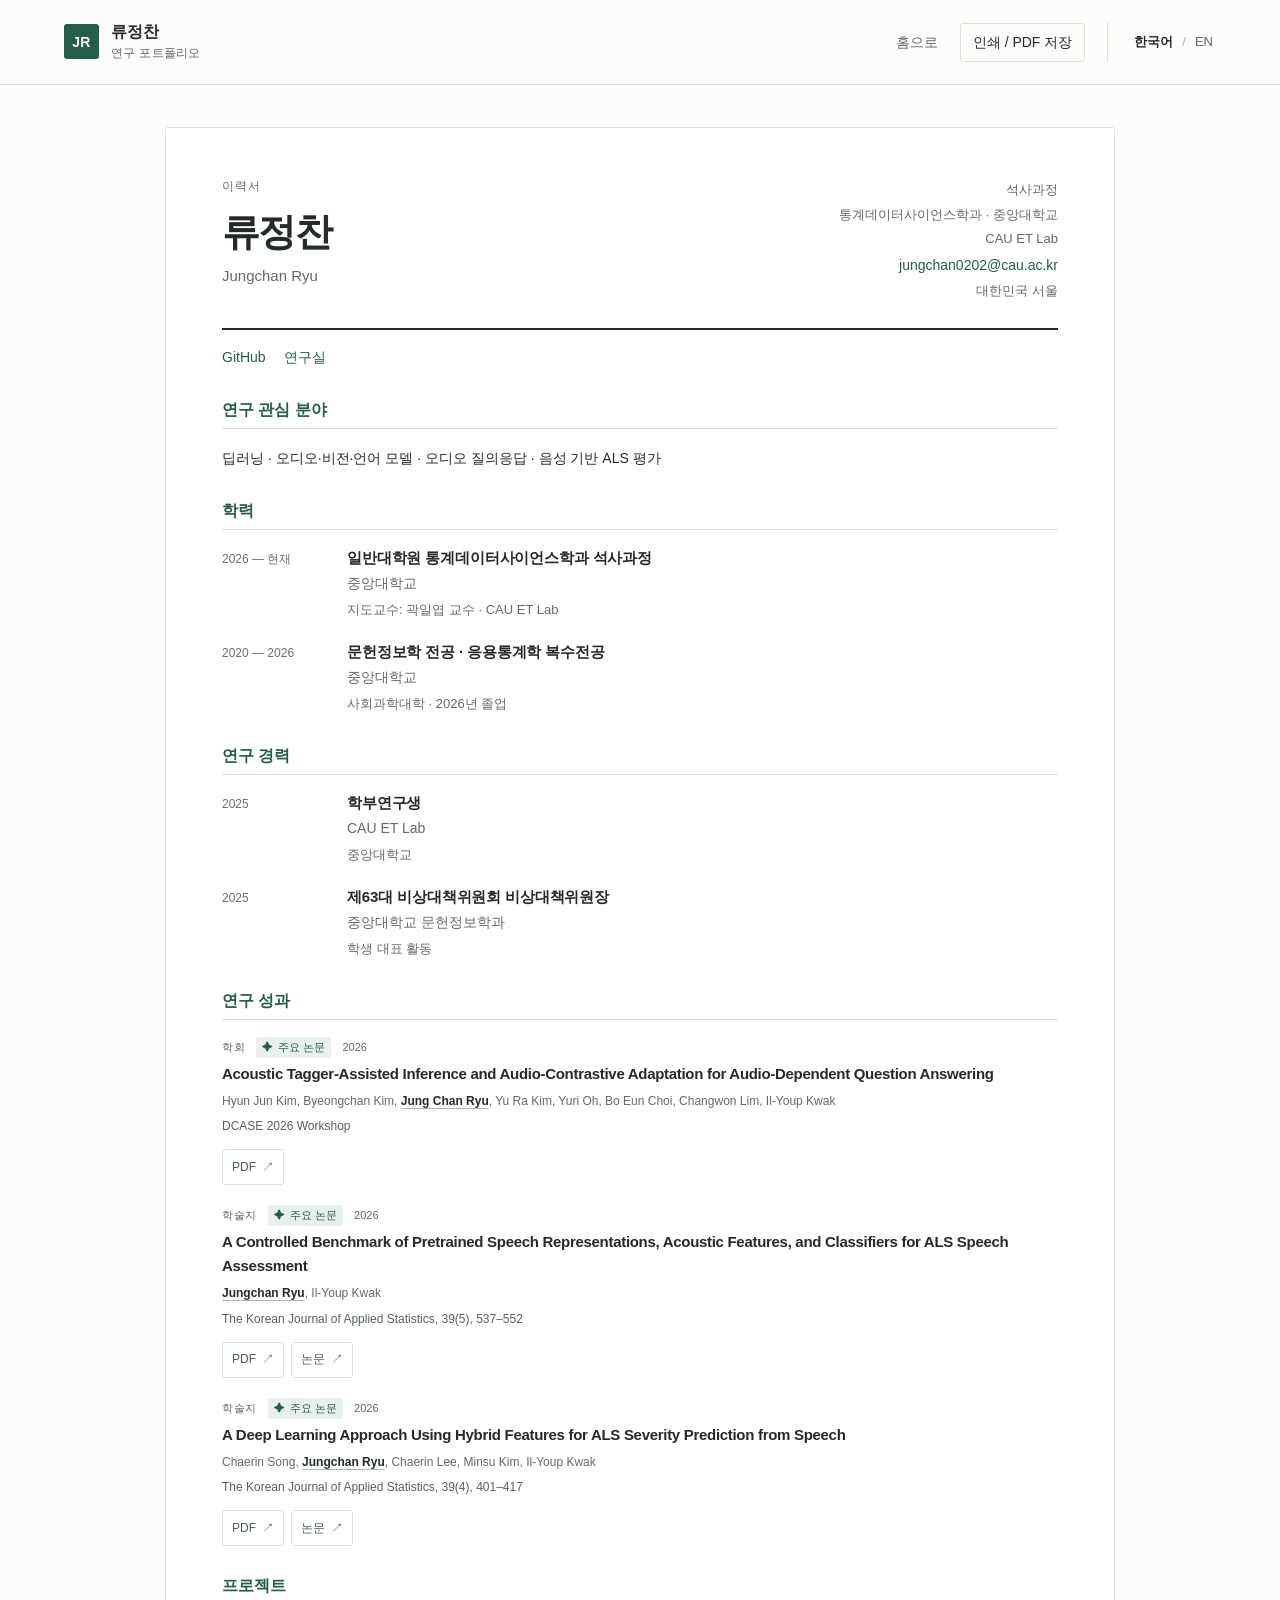
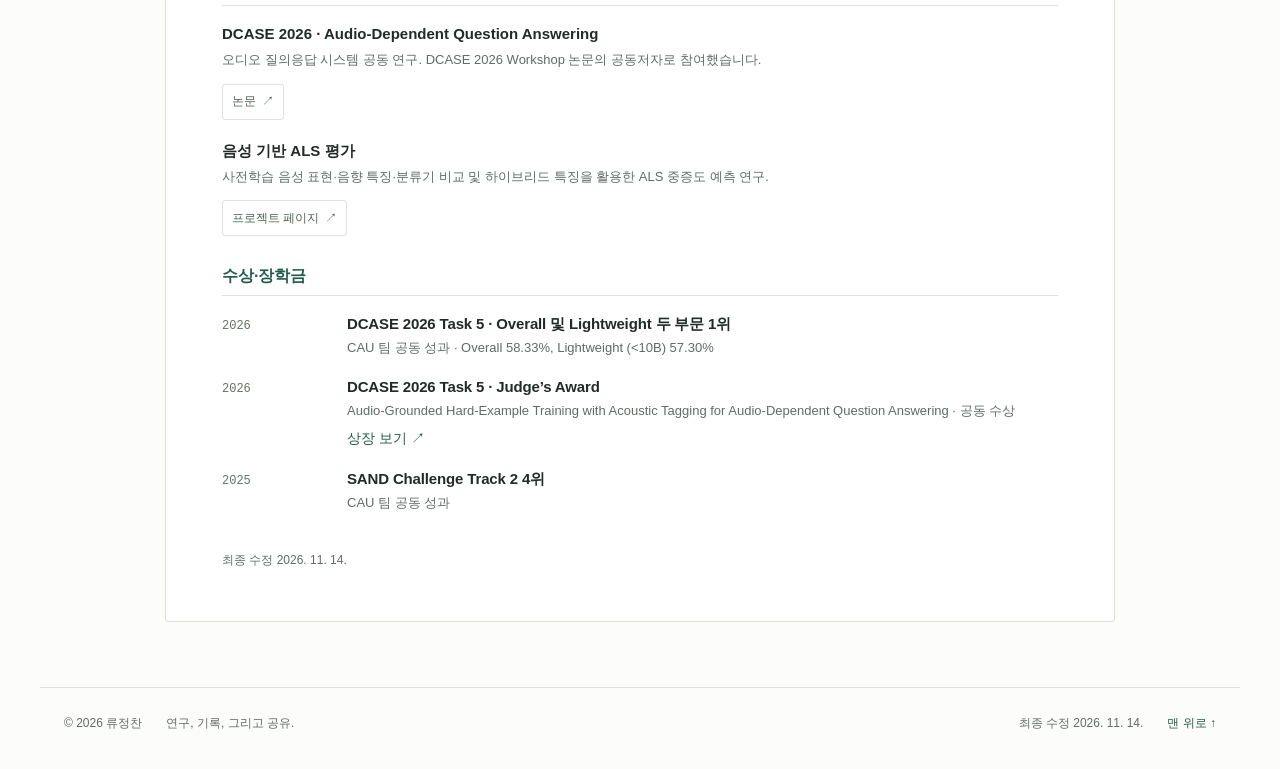
==== cv.html @ 41737dcd "Create bilingual academic website" ====
<!doctype html>
<html lang="ko">
<head>
  <meta charset="utf-8">
  <meta name="viewport" content="width=device-width, initial-scale=1">
  <!-- site-meta:start (generated by tools/sync-meta.mjs) -->
  <title>류정찬 | 이력서</title>
  <meta name="description" content="류정찬 · 중앙대학교 통계데이터사이언스학과 석사과정. 오디오 질의응답, 오디오·비전·언어 모델과 음성 분석 연구.">
  <meta name="robots" content="index, follow">
  <link rel="canonical" href="https://jc020230.github.io/cv.html">
  <meta property="og:type" content="website">
  <meta property="og:title" content="류정찬 | 이력서">
  <meta property="og:description" content="류정찬 · 중앙대학교 통계데이터사이언스학과 석사과정. 오디오 질의응답, 오디오·비전·언어 모델과 음성 분석 연구.">
  <meta property="og:url" content="https://jc020230.github.io/cv.html">
  <meta property="og:locale" content="ko_KR">
  <!-- site-meta:end -->
  <meta name="theme-color" content="#fcfcfa">
  <link rel="icon" type="image/svg+xml" href="./assets/images/favicon.svg">
  <link rel="stylesheet" href="./assets/css/style.css">
  <script src="./assets/js/data.js" defer></script>
  <script src="./assets/js/i18n.js" defer></script>
  <script src="./assets/js/app.js" defer></script>
</head>
<body data-page="cv" id="top">
  <a class="skip-link" href="#main-content" data-i18n="skip">본문으로 바로가기</a>
  <div id="demo-notice" class="demo-notice" hidden></div>
  <header class="site-header">
    <div class="header-inner cv-toolbar">
      <a class="brand" href="./index.html" id="brand" aria-label="Home"></a>
      <a class="back-link" href="./index.html" id="home-link" data-i18n="home">홈으로</a>
      <button type="button" class="button button-small" id="print-cv" data-i18n="print">인쇄 / PDF 저장</button>
      <div class="language-switch" role="group" aria-label="언어 선택">
        <button type="button" data-lang="ko" aria-pressed="true" lang="ko">한국어</button>
        <span aria-hidden="true">/</span>
        <button type="button" data-lang="en" aria-pressed="false" lang="en">EN</button>
      </div>
    </div>
  </header>
  <main id="main-content" class="cv-sheet" tabindex="-1"><div id="cv-content"></div></main>
  <footer id="site-footer" class="site-footer"></footer>
  <div id="toast" class="toast" role="status" aria-live="polite" hidden></div>
  <noscript><div class="noscript-message">JavaScript를 허용해주세요. / Please enable JavaScript.</div></noscript>
</body>
</html>
---- assets/css/style.css ----
/*
 * RESEARCH NOTES — Minimal academic portfolio
 * 색상과 폭은 아래 변수에서 수정하세요. 외부 폰트/라이브러리가 필요하지 않습니다.
 */
:root {
  --bg: #fcfcfa;
  --surface: #ffffff;
  --ink: #222b28;
  --muted: #626b66;
  --soft: #667168;
  --line: #dce1da;
  --accent: #255d4d;
  --accent-soft: #e9f0eb;
  --highlight: #eff2ec;
  --max-width: 1200px;
  --sidebar-width: 220px;
  --header-height: 84px;
  --font: -apple-system, BlinkMacSystemFont, "Segoe UI", "Noto Sans KR", "Noto Sans CJK KR", "Apple SD Gothic Neo", "Malgun Gothic", Arial, sans-serif;
  --serif: "Iowan Old Style", "Palatino Linotype", "Book Antiqua", Georgia, serif;
  --mono: "SFMono-Regular", Consolas, "Liberation Mono", monospace;
}
*, *::before, *::after { box-sizing: border-box; }
html { scroll-behavior: smooth; scroll-padding-top: 110px; }
body { margin: 0; background: var(--bg); color: var(--ink); font: 15px/1.75 var(--font); -webkit-font-smoothing: antialiased; overflow-wrap: break-word; }
body, input, button, select, textarea { font-family: var(--font); }
::selection { background: #d7e6db; color: #172a21; }
a { color: inherit; text-decoration: none; }
button, input, select { font: inherit; }
button { cursor: pointer; }
button, input, select { -webkit-tap-highlight-color: transparent; }
button:disabled { cursor: not-allowed; }
img, svg { max-width: 100%; }
img { display: block; }
h1, h2, h3, h4, p { margin: 0; }
h1, h2, h3, h4 { font-weight: 600; line-height: 1.4; }
ol, ul { margin: 0; padding: 0; list-style: none; }
[hidden] { display: none !important; }
:focus-visible { outline: 2px solid var(--accent); outline-offset: 5px; border-radius: 2px; }
.sr-only { position: absolute; width: 1px; height: 1px; margin: -1px; padding: 0; overflow: hidden; clip: rect(0, 0, 0, 0); white-space: nowrap; border: 0; }
.skip-link { position: fixed; left: 16px; top: -100px; z-index: 100; padding: 10px 16px; background: var(--accent); color: white; }
.skip-link:focus { top: 12px; }
.demo-notice { background: #edf0e9; border-bottom: 1px solid var(--line); color: #505d50; font-size: 13px; line-height: 1.6; }
.demo-inner { max-width: var(--max-width); margin: auto; padding: 7px 24px; display: flex; gap: 14px; }
.demo-inner strong { white-space: nowrap; font-weight: 600; }
.demo-inner span { opacity: .92; }
.site-header { position: sticky; top: 0; z-index: 30; border-bottom: 1px solid var(--line); background: rgba(252, 252, 250, .98);  }
.header-inner { max-width: var(--max-width); margin: auto; padding: 0 24px; min-height: var(--header-height); display: flex; align-items: center; gap: 36px; }
.brand { display: flex; align-items: center; gap: 12px; margin-right: auto; flex-shrink: 0; }
.brand-mark { background: var(--accent); color: #fff; width: 35px; height: 35px; display: grid; place-items: center; font-size: 14px; font-weight: 650; letter-spacing: .03em; border-radius: 3px; }
.brand-name { font-size: 16px; font-weight: 600; line-height: 1.3; letter-spacing: -.01em; }
.brand-name small { display: block; margin-top: 3px; font-size: 12px; font-weight: 400; color: var(--muted); letter-spacing: .025em; }
.primary-nav { display: flex; align-items: center; gap: 18px; }
.primary-nav a { padding: 9px 0; font-size: 15px; color: var(--muted); position: relative; }
.primary-nav a::after { content: ""; position: absolute; bottom: 3px; height: 2px; left: 0; width: 0; background: var(--accent); transition: width .18s; }
.primary-nav a:hover, .primary-nav a[aria-current] { color: var(--accent); }
.primary-nav a:hover::after, .primary-nav a[aria-current]::after { width: 100%; }
.language-switch { display: flex; gap: 6px; align-items: center; padding-left: 23px; border-left: 1px solid var(--line); flex-shrink: 0; }
.language-switch button { border: 0; background: transparent; padding: 6px 3px; font-size: 13px; color: var(--muted); min-height: 40px; }
.language-switch button[aria-pressed="true"] { color: var(--ink); font-weight: 700; }
.language-switch span { color: #a5aea6; font-size: 13px; }
.menu-toggle { display: none; }
.site-layout { max-width: var(--max-width); margin: auto; padding: 62px 24px 76px; display: grid; grid-template-columns: var(--sidebar-width) minmax(0, 1fr); gap: 64px; align-items: start; }
.profile-rail { position: sticky; top: 123px; min-width: 0; }
.portrait-frame { position: relative; background: #e9eeea; overflow: hidden; border-radius: 4px; aspect-ratio: 480 / 520; }
.profile-photo { width: 100%; height: 100%; object-fit: cover; }
.portrait-monogram { width: 100%; height: 100%; display: grid; place-items: center; font-family: var(--serif); font-size: 74px; color: var(--accent); }
.portrait-corner { position: absolute; bottom: 12px; left: 14px; font: 11px/1.3 var(--mono); letter-spacing: .12em; color: #255b48; padding: 3px 5px; background: rgba(240, 246, 239, .84); }
.profile-info { padding-top: 25px; }
.profile-name { font-size: 27px; font-weight: 650; letter-spacing: -.05em; line-height: 1.25; }
.profile-name-secondary { font-size: 15px; color: var(--soft); margin-top: 5px; }
.profile-role { font-size: 15px; margin-top: 19px; font-weight: 500; }
.profile-affiliation { font-size: 14px; margin-top: 7px; line-height: 1.85; color: var(--muted); }
.profile-location { font-size: 13px; color: var(--muted); margin-top: 10px; }
.profile-location span { color: var(--accent); font-size: 18px; vertical-align: -1px; margin-right: 3px; }
.profile-links { display: flex; flex-wrap: wrap; gap: 6px 17px; border-top: 1px solid var(--line); margin-top: 20px; padding-top: 18px; }
.profile-email { display: block; font-size: 14px; width: 100%; overflow-wrap: anywhere; }
.profile-email:hover, .social-link:hover { color: var(--accent); text-decoration: underline; text-underline-offset: 4px; }
.social-link { font-size: 13px; color: var(--muted); }
.button { border: 1px solid var(--line); border-radius: 3px; background: transparent; display: inline-flex; align-items: center; justify-content: center; gap: 26px; padding: 11px 17px; color: var(--ink); font-size: 14px; font-weight: 500; line-height: 1.5; min-height: 42px; transition: background .15s, border-color .15s; }
.button:hover { border-color: var(--accent); background: var(--accent-soft); }
.button-primary { color: white; border-color: var(--accent); background: var(--accent); }
.button-primary:hover { color: white; background: #1a473a; }
.button-small { padding: 8px 12px; min-height: 36px; }
.cv-link { margin-top: 18px; width: 100%; justify-content: space-between; }
.main-column { min-width: 0; }
.section { padding: 48px 0; border-bottom: 1px solid var(--line); scroll-margin-top: 105px; }
.section:first-child { padding-top: 0; }
.eyebrow { font-family: var(--mono); font-size: 12px; font-weight: 500; letter-spacing: .075em; text-transform: uppercase; color: var(--muted); display: flex; align-items: center; gap: 10px; line-height: 1.6; }
.eyebrow > span { color: var(--accent); }
.about-section h1 { font-size: clamp(28px, 2.65vw, 38px); font-weight: 600; line-height: 1.48; letter-spacing: -.055em; margin: 19px 0 25px; word-break: keep-all; text-wrap: balance; }
html[lang="en"] .about-section h1 { font-family: var(--serif); font-weight: 400; font-size: clamp(35px, 3.3vw, 49px); line-height: 1.17; letter-spacing: -.035em; }
.about-copy p { font-size: 16px; line-height: 1.95; color: #4e5952; word-break: keep-all; }
.about-copy p + p { margin-top: 13px; }
.interest-block { margin-top: 26px; }
.small-label { font-size: 12px; color: var(--muted); margin-bottom: 10px; text-transform: uppercase; letter-spacing: .06em; }
.interest-list { display: flex; flex-wrap: wrap; gap: 8px; }
.interest-list li { padding: 5px 10px; background: var(--highlight); border: 1px solid #e2e7de; border-radius: 3px; font-size: 13px; color: #43594b; }
.section-heading { display: flex; justify-content: space-between; align-items: start; margin-bottom: 25px; }
.section-heading h2 { font-size: 25px; letter-spacing: -.04em; margin-top: 10px; line-height: 1.3; }
html[lang="en"] .section-heading h2 { font-family: var(--serif); font-size: 31px; font-weight: 400; letter-spacing: -.025em; }
.section-description { color: var(--muted); font-size: 14px; margin-top: 9px; }
.news-list { display: grid; gap: 17px; }
.news-list li { display: grid; grid-template-columns: 90px minmax(0, 1fr); gap: 17px; }
.news-list time { font-family: var(--mono); font-size: 12px; color: var(--soft); padding-top: 3px; white-space: nowrap; }
.news-list li > div { display: flex; align-items: baseline; gap: 12px; }
.news-list p { font-size: 14px; line-height: 1.85; color: #4e5952; }
.news-category { color: var(--accent); font-size: 12px; font-weight: 600; white-space: nowrap; min-width: 36px; }
.news-link:hover { text-decoration: underline; text-underline-offset: 3px; }
.text-button { padding: 0; border: 0; background: transparent; color: var(--accent); font-size: 13px; line-height: 1.8; }
.text-button:hover { text-decoration: underline; text-underline-offset: 4px; }
.news-toggle { margin-top: 22px; }
.publication-filters { margin: 1px 0 24px; }
.filter-row { display: grid; grid-template-columns: minmax(0, 1fr) 110px 120px; gap: 8px; }
.search-field { border: 1px solid var(--line); background: var(--surface); display: flex; gap: 9px; align-items: center; padding: 0 12px; border-radius: 3px; }
.search-field svg { color: var(--soft); flex-shrink: 0; }
.search-field:focus-within { border-color: var(--accent); outline: 1px solid var(--accent); }
.search-field input { background: none; width: 100%; min-width: 0; border: 0; padding: 10px 0; font-size: 13px; color: var(--ink); outline: none; height: 40px; }
.search-field input::placeholder { color: var(--soft); opacity: 1; }
.select-field select { width: 100%; border: 1px solid var(--line); border-radius: 3px; height: 42px; background: var(--surface); color: var(--muted); padding: 0 9px; font-size: 13px; cursor: pointer; }
.filter-meta { display: flex; flex-wrap: wrap; justify-content: space-between; align-items: center; gap: 16px; padding-top: 13px; }
.checkbox-field { font-size: 13px; color: var(--muted); display: flex; gap: 7px; align-items: center; cursor: pointer; }
.checkbox-field input { width: 13px; height: 13px; margin: 0; accent-color: var(--accent); }
.result-count { font-size: 12px; font-family: var(--mono); color: var(--muted); }
.publication-year-group + .publication-year-group { margin-top: 24px; }
.year-heading { display: flex; align-items: center; gap: 18px; font-size: 15px; font-weight: 500; font-family: var(--mono); color: var(--accent); }
.year-heading span { flex: 1; height: 1px; background: var(--line); }
.paper-list > li { padding: 23px 0; }
.paper-list > li + li { border-top: 1px solid #e6e9e1; }
.paper-list > li:last-child { padding-bottom: 6px; }
.paper-meta { display: flex; flex-wrap: wrap; align-items: center; gap: 11px; font-size: 11px; margin-bottom: 7px; color: var(--muted); }
.type-label { text-transform: uppercase; letter-spacing: .06em; }
.selected-label { color: var(--accent); background: var(--accent-soft); border-radius: 2px; padding: 1px 6px; line-height: 1.7; }
.selected-label span { margin-right: 2px; }
.paper-title { font-size: 16px; font-weight: 600; line-height: 1.65; letter-spacing: -.02em; word-break: keep-all; }
html[lang="en"] .paper-title { letter-spacing: -.01em; line-height: 1.55; }
.paper-title-link:hover { color: var(--accent); }
.paper-authors { font-size: 13px; line-height: 1.8; margin-top: 5px; color: var(--muted); }
.author-me { color: var(--ink); font-weight: 600; text-decoration: underline; text-underline-offset: 3px; text-decoration-color: #aebcb3; }
.paper-venue { font-size: 13px; line-height: 1.85; color: #56635a; margin-top: 3px; }
.paper-note { color: var(--accent); margin-left: 10px; font-size: 12px; font-weight: 500; }
.paper-tags { display: flex; flex-wrap: wrap; gap: 9px; margin-top: 9px; font-size: 11px; color: var(--muted); }
.paper-tags span + span::before { content: "/"; padding-right: 9px; color: #a3ada4; }
.paper-actions { display: flex; flex-wrap: wrap; align-items: center; gap: 7px; margin-top: 12px; }
.paper-actions:empty { display: none; }
.resource-link { display: inline-flex; align-items: center; gap: 6px; border: 1px solid var(--line); border-radius: 3px; background: transparent; padding: 3px 9px; color: #4b6253; font-size: 12px; line-height: 1.8; min-height: 36px; }
.resource-link:hover, .resource-link[aria-expanded="true"] { background: var(--accent-soft); color: var(--accent); border-color: #bacdc0; }
.publication-panel { margin-top: 12px; padding: 16px 18px; background: #eef2ec; border-left: 2px solid #aec5b5; border-radius: 0 3px 3px 0; font-size: 14px; line-height: 1.9; color: #4a594e; }
.bib-panel-heading { display: flex; align-items: center; justify-content: space-between; margin-bottom: 8px; font-size: 12px; }
.bib-panel pre { white-space: pre-wrap; overflow-wrap: anywhere; margin: 0; font: 12px/1.75 var(--mono); }
.empty-state { text-align: center; padding: 32px 15px; color: var(--muted); font-size: 15px; border: 1px dashed var(--line); border-radius: 3px; }
.empty-state .text-button { margin-top: 12px; }
.project-grid { display: grid; grid-template-columns: 1fr; gap: 0; }
.project-card { border: 0; border-bottom: 1px solid var(--line); border-radius: 0; padding: 24px 0; display: flex; flex-direction: column; background: transparent; min-width: 0; }
.project-card:last-child { border-bottom: 0; }
.project-top { display: flex; gap: 10px; align-items: center; padding-bottom: 12px; }
.project-number { font: 12px var(--mono); color: var(--accent); background: #e7ede4; padding: 6px; border-radius: 2px; }
.project-category { font-size: 11px; text-transform: uppercase; letter-spacing: .025em; color: var(--muted); }
.project-card h3 { font-size: 17px; letter-spacing: -.025em; line-height: 1.45; margin-bottom: 10px; }
.project-card > p { font-size: 14px; line-height: 1.9; color: var(--muted); word-break: keep-all; }
.project-tags { display: flex; flex-wrap: wrap; gap: 8px; color: var(--muted); font-size: 11px; margin: 19px 0 21px; }
.project-bottom { margin-top: auto; padding-top: 13px; border-top: 1px solid var(--line); }
.project-status { font-size: 12px; color: var(--accent); }
.project-status::before { content: ""; display: inline-block; width: 5px; height: 5px; border-radius: 50%; background: #7e9b87; margin-right: 6px; vertical-align: 1px; }
.project-bottom > div { display: flex; flex-wrap: wrap; gap: 6px; }
.project-bottom > div:not(:empty) { margin-top: 10px; }
.experience-block + .experience-block { margin-top: 31px; }
.subsection-heading { font-size: 14px; font-weight: 600; margin-bottom: 18px; color: var(--accent); }
.timeline { display: grid; gap: 20px; }
.timeline li { display: grid; grid-template-columns: 104px minmax(0, 1fr); gap: 21px; }
.timeline-period { color: var(--soft); font-size: 12px; line-height: 2; }
.timeline h3, .timeline h4, .award-list h3, .award-list h4 { font-size: 15px; font-weight: 600; letter-spacing: -.01em; }
.timeline-institution { font-size: 14px; margin-top: 3px; color: var(--muted); }
.timeline-description { font-size: 13px; margin-top: 3px; color: var(--muted); }
.award-list { display: grid; gap: 17px; }
.award-list li { display: grid; grid-template-columns: 104px minmax(0, 1fr); gap: 21px; }
.award-list li > span { font-family: var(--mono); font-size: 12px; color: var(--soft); padding-top: 3px; }
.award-list p { color: var(--muted); font-size: 13px; margin-top: 3px; }
.contact-section { border-bottom: 1px solid var(--line); }
.contact-section h2 { font-size: 25px; line-height: 1.5; letter-spacing: -.04em; margin: 13px 0 15px; }
html[lang="en"] .contact-section h2 { font-family: var(--serif); font-size: 32px; font-weight: 400; }
.contact-section > p:not(.eyebrow) { font-size: 15px; color: var(--muted); max-width: 600px; line-height: 1.9; word-break: keep-all; }
.contact-actions { display: flex; align-items: center; gap: 24px; margin-top: 24px; }
.contact-links { display: flex; flex-wrap: wrap; gap: 20px; margin-top: 19px; }
.text-link { color: var(--accent); font-size: 14px; }
.text-link:hover { text-decoration: underline; text-underline-offset: 4px; }
.site-footer { max-width: var(--max-width); margin: auto; padding: 25px 24px 35px; border-top: 1px solid var(--line); display: flex; align-items: center; justify-content: space-between; gap: 20px; font-size: 12px; color: var(--muted); }
.site-footer > div { display: flex; gap: 24px; align-items: center; }
.site-footer a { color: var(--accent); }
.toast { position: fixed; bottom: 24px; left: 50%; transform: translateX(-50%); background: var(--ink); color: white; max-width: calc(100% - 32px); padding: 12px 20px; border-radius: 4px; box-shadow: 0 4px 20px #0002; font-size: 14px; z-index: 80; }
.clipboard-helper { position: fixed; left: -9999px; top: 0; }
.noscript-message { padding: 30px; margin: 30px auto; max-width: 750px; border: 1px solid var(--line); background: #fff; color: #552c1a; }
.example-label { font-size: 11px; font-weight: 500; color: #6a5541; }
.cv-overview { border-bottom: 0; padding-bottom: 0; }
#interests, #awards { scroll-margin-top: 110px; }
/* Curriculum vitae */
.cv-toolbar { gap: 22px; }
.back-link { font-size: 14px; color: var(--muted); }
.cv-sheet { max-width: 950px; margin: 42px auto 65px; padding: 50px 56px; border: 1px solid var(--line); background: white; border-radius: 3px; }
.cv-title-block { display: flex; justify-content: space-between; gap: 25px; padding-bottom: 25px; border-bottom: 2px solid var(--ink); }
.cv-title-block h1 { font-size: 38px; letter-spacing: -.04em; margin-top: 9px; }
.cv-secondary-name { color: var(--muted); margin-top: 4px; font-size: 15px; }
.cv-contact { text-align: right; color: var(--muted); font-size: 13px; line-height: 1.9; }
.cv-social { display: flex; gap: 18px; margin: 15px 0 0; flex-wrap: wrap; }
.cv-social:empty { display: none; }
.cv-section { margin-top: 29px; }
.cv-section > h2 { font-size: 16px; color: var(--accent); border-bottom: 1px solid var(--line); padding-bottom: 7px; margin-bottom: 17px; }
.cv-section > p { font-size: 14px; }
.cv-publications > li + li { margin-top: 20px; }
.paper-compact .paper-title { font-size: 15px; line-height: 1.6; }
.paper-compact .paper-meta { margin-bottom: 4px; }
.paper-compact .paper-authors, .paper-compact .paper-venue { font-size: 12px; }
.cv-project + .cv-project { margin-top: 20px; }
.cv-project h3 { font-size: 15px; margin-bottom: 5px; }
.cv-project p { font-size: 13px; color: var(--muted); }
.cv-update { font-size: 12px; color: var(--muted); margin-top: 35px; }
/* Tablet */
@media (max-width: 1050px) {
  :root { --sidebar-width: 210px; }
  .site-layout { gap: 45px; padding-top: 45px; }
  .header-inner { gap: 24px; }
  .primary-nav { gap: 18px; }
  .language-switch { padding-left: 15px; }
  .about-section h1 { font-size: 30px; }
  html[lang="en"] .about-section h1 { font-size: 40px; }
  .project-grid { grid-template-columns: 1fr; }
  .project-card { padding: 22px 0; }
  .project-top { padding-bottom: 15px; }
  .cv-sheet { margin-left: 24px; margin-right: 24px; }
}
@media (min-width: 1051px) and (max-height: 800px) {
  .profile-rail { position: static; }
}
/* Mobile */
@media (max-width: 1050px) {
  :root { --header-height: 70px; }
  html { scroll-padding-top: 85px; }
  .demo-inner { padding: 7px 20px; gap: 10px; font-size: 11px; }
  .header-inner { padding: 0 20px; gap: 14px; flex-wrap: wrap; position: relative; }
  .brand-mark { width: 31px; height: 31px; font-size: 12px; }
  .brand-name { font-size: 14px; }
  .brand-name small { font-size: 11px; }
  .language-switch { padding-left: 12px; gap: 5px; }
  .language-switch button { font-size: 12px; }
  .menu-toggle { width: 34px; height: 40px; display: grid; place-items: center; border: none; background: none; padding: 8px; order: 2; }
  .menu-icon { display: block; width: 18px; height: 11px; border-top: 1.5px solid var(--ink); border-bottom: 1.5px solid var(--ink); }
  .menu-toggle[aria-expanded="true"] .menu-icon { border-bottom: 0; transform: translateY(4px) rotate(45deg); }
  .menu-toggle[aria-expanded="true"] .menu-icon::after { content: ""; display: block; width: 18px; border-top: 1.5px solid var(--ink); transform: rotate(-90deg) translateX(1px); }
  .primary-nav { display: none; position: absolute; top: 100%; left: 0; right: 0; background: var(--bg); padding: 14px 24px 20px; border-bottom: 1px solid var(--line); box-shadow: 0 12px 18px #1b342a08; }
  .primary-nav.is-open { display: grid; grid-template-columns: repeat(2, 1fr); gap: 5px 25px; }
  .primary-nav a { font-size: 15px; }
  .site-layout { display: block; padding: 31px 24px 54px; }
  .profile-rail { position: static; display: grid; grid-template-columns: 113px minmax(0, 1fr); gap: 0 21px; padding-bottom: 30px; margin-bottom: 30px; border-bottom: 1px solid var(--line); }
  .portrait-frame { grid-row: 1 / 2; margin-top: 4px; }
  .portrait-corner { left: 6px; bottom: 6px; font-size: 8px; padding: 2px 3px; }
  .portrait-monogram { font-size: 48px; }
  .profile-info { padding: 0; }
  .profile-name { font-size: 24px; }
  .profile-name-secondary { font-size: 13px; margin-top: 2px; }
  .profile-role { font-size: 13px; margin-top: 9px; }
  .profile-affiliation { font-size: 12px; margin-top: 3px; }
  .profile-location { font-size: 12px; margin-top: 4px; }
  .profile-links { grid-column: 1 / -1; margin-top: 18px; padding-top: 0; border: 0; align-items: center; gap: 7px 18px; }
  .profile-email { width: auto; font-size: 13px; }
  .cv-link { grid-column: 1 / -1; margin-top: 14px; width: 100%; padding: 8px 13px; min-height: 37px; }
  .section { padding: 34px 0; scroll-margin-top: 85px; }
  .about-section h1 { font-size: clamp(25px, 5.7vw, 34px); margin-top: 15px; margin-bottom: 20px; line-height: 1.55; }
  html[lang="en"] .about-section h1 { font-size: clamp(32px, 8vw, 42px); line-height: 1.2; }
  .about-copy p { font-size: 15px; line-height: 1.95; }
  .interest-block { margin-top: 22px; }
  .interest-list { gap: 6px; }
  .interest-list li { font-size: 12px; padding: 4px 8px; }
  .section-heading { margin-bottom: 21px; }
  .section-heading h2 { font-size: 23px; margin-top: 8px; }
  html[lang="en"] .section-heading h2 { font-size: 28px; }
  .section-description { font-size: 13px; }
  .news-list { gap: 18px; }
  .news-list li { grid-template-columns: 77px minmax(0, 1fr); gap: 12px; }
  .news-list li > div { display: block; }
  .news-list time { font-size: 11px; padding-top: 2px; }
  .news-category { display: block; margin-bottom: 4px; font-size: 11px; }
  .news-list p { font-size: 13px; }
  .filter-row { grid-template-columns: 1fr 1fr; }
  .search-field { grid-column: 1 / -1; }
  .filter-meta { gap: 10px; }
  .paper-title { font-size: 15px; }
  .paper-authors, .paper-venue { font-size: 13px; }
  .paper-note { display: block; margin: 3px 0 0; }
  .paper-list > li { padding: 22px 0; }
  .resource-link { min-height: 40px; padding: 5px 10px; }
  .paper-tags { font-size: 11px; }
  .project-grid { grid-template-columns: 1fr; gap: 13px; }
  .project-card { padding: 21px 0; }
  .timeline li, .award-list li { grid-template-columns: 82px minmax(0, 1fr); gap: 14px; }
  .timeline h3, .timeline h4, .award-list h3, .award-list h4 { font-size: 14px; }
  .timeline-period { font-size: 11px; }
  .timeline-description, .award-list p { font-size: 12px; }
  .contact-section { padding-bottom: 34px; }
  .contact-section h2 { font-size: 23px; }
  .contact-section > p:not(.eyebrow) { font-size: 14px; }
  .site-footer { display: block; margin: 0 24px; padding: 22px 0 30px; font-size: 11px; }
  .site-footer > div { justify-content: space-between; gap: 12px; }
  .site-footer > div + div { margin-top: 9px; }
  .cv-toolbar { padding: 12px 18px; gap: 10px; flex-wrap: wrap; }
  .cv-toolbar #print-cv { order: 3; flex-basis: 100%; }
  .cv-toolbar .brand { margin-right: auto; }
  .cv-toolbar .brand-name small { display: none; }
  .cv-toolbar .back-link { display: none; }
  .cv-toolbar .button { font-size: 12px; padding: 7px 9px; }
  .cv-toolbar .language-switch { padding-left: 10px; }
  .cv-sheet { margin: 22px 16px 40px; padding: 25px 21px; }
  .cv-title-block { display: block; }
  .cv-title-block h1 { font-size: 30px; }
  .cv-contact { text-align: left; margin-top: 17px; font-size: 12px; }
  .cv-section > h2 { font-size: 15px; }
}
@media (max-width: 360px) {
  .header-inner { gap: 9px; padding-left: 16px; padding-right: 16px; }
  .brand-name small { font-size: 10px; }
  .site-layout { padding-left: 18px; padding-right: 18px; }
  .profile-rail { grid-template-columns: 95px minmax(0, 1fr); gap: 0 16px; }
  .cv-toolbar .brand-name { display: none; }
  .cv-sheet { padding: 21px 16px; }
}
@media (prefers-reduced-motion: reduce) {
  html { scroll-behavior: auto; }
  *, *::before, *::after { transition: none !important; animation: none !important; }
}
@media print {
  @page { size: A4; margin: 16mm; }
  body { background: white; color: #111; font-size: 10pt; }
  .site-header, .skip-link, .site-footer, .toast, .paper-actions, .profile-rail, .publication-filters, .news-toggle { display: none !important; }
  .demo-notice { display: block; background: white; color: #444; border: 1px solid #aaa; margin-bottom: 12px; }
  .demo-notice[hidden] { display: none !important; }
  .demo-inner { padding: 5px 9px; font-size: 8pt; }
  .cv-sheet { width: auto; max-width: none; margin: 0; border: 0; border-radius: 0; padding: 0; }
  .cv-title-block { display: flex; padding-bottom: 15px; }
  .cv-contact { text-align: right; margin: 0; }
  .cv-section { margin-top: 20px; }
  .cv-section > h2 { break-after: avoid; font-size: 12pt; margin-bottom: 12px; }
  .cv-title-block h1 { font-size: 26pt; }
  .paper, .timeline li, .award-list li, .cv-project { break-inside: avoid; }
  .cv-publications > li + li { margin-top: 13px; }
  .cv-publications .paper-meta { font-size: 7pt; }
  .cv-publications .paper-title { font-size: 10pt; }
  .cv-publications .paper-authors, .cv-publications .paper-venue { font-size: 8pt; }
  .site-layout { display: block; max-width: none; padding: 0; }
  .section { padding: 18px 0; }
  .section h1 { font-size: 22pt; }
  a { color: inherit; }
}
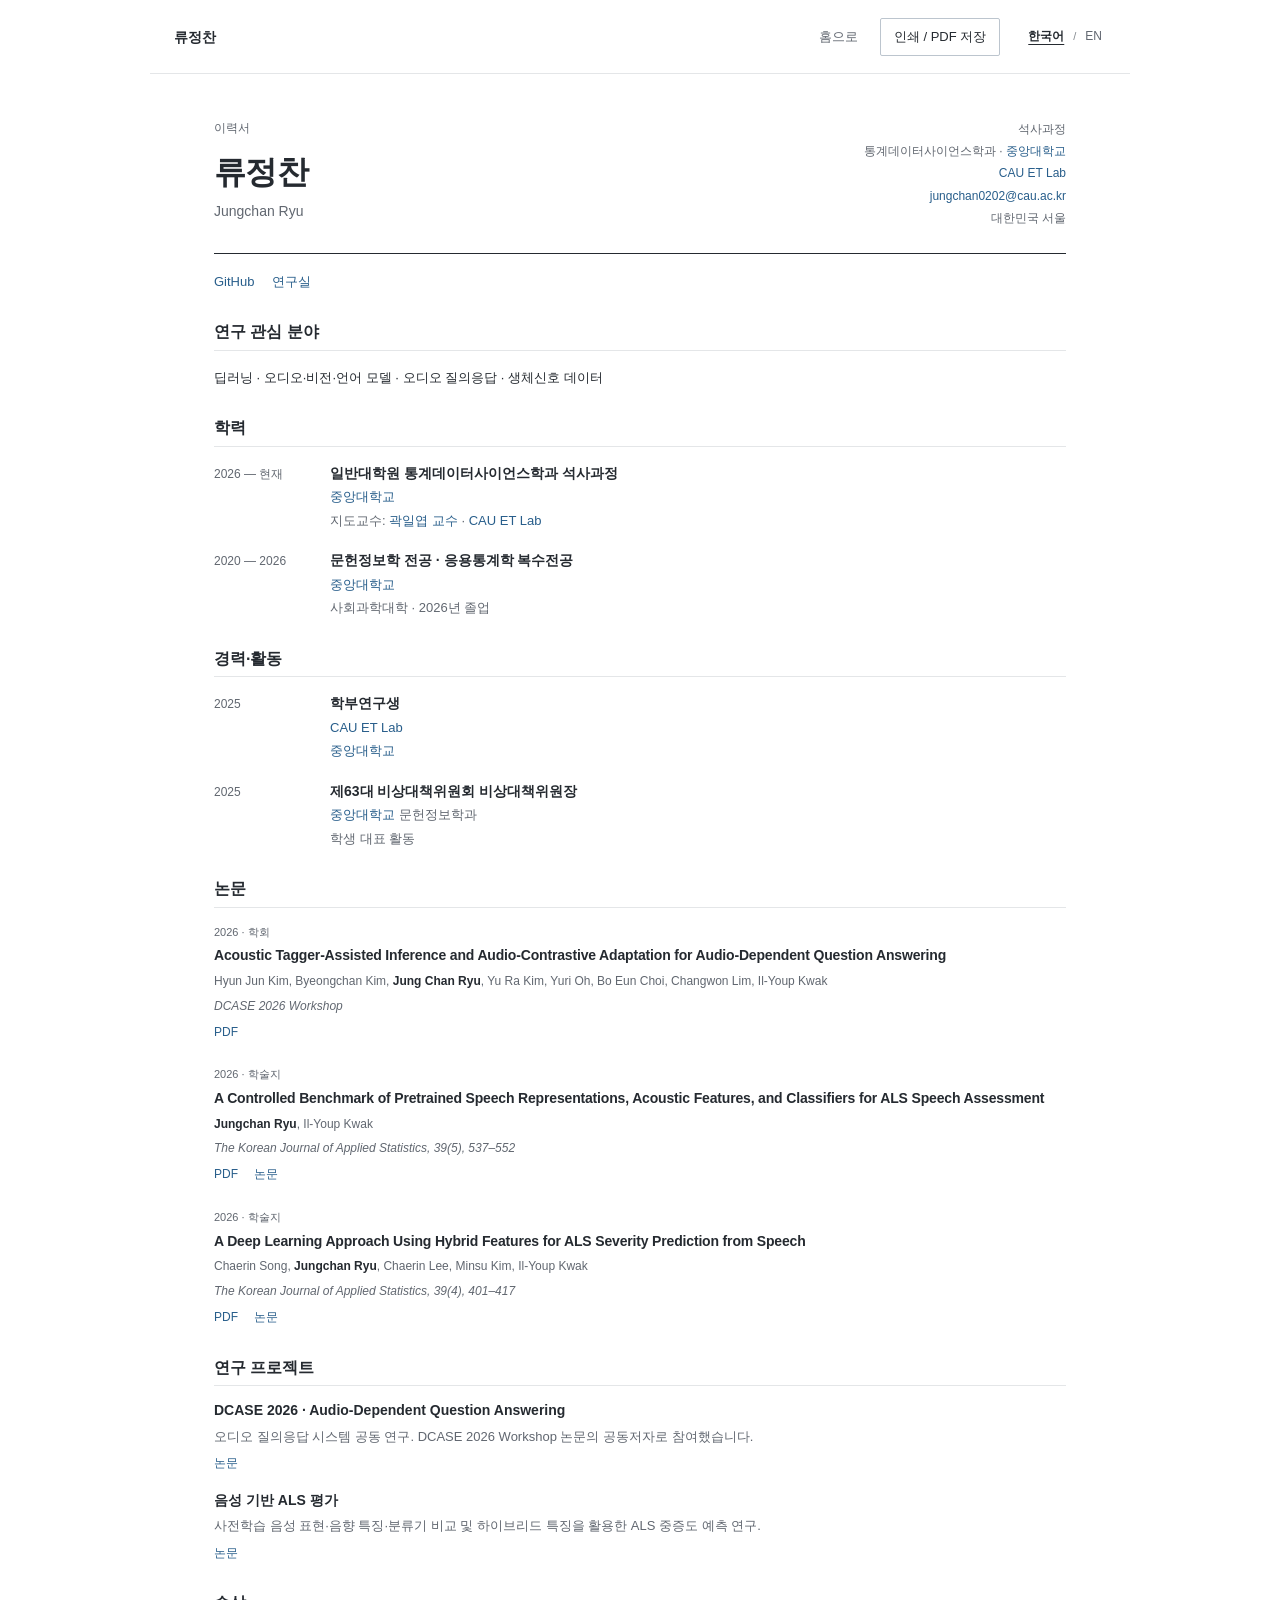
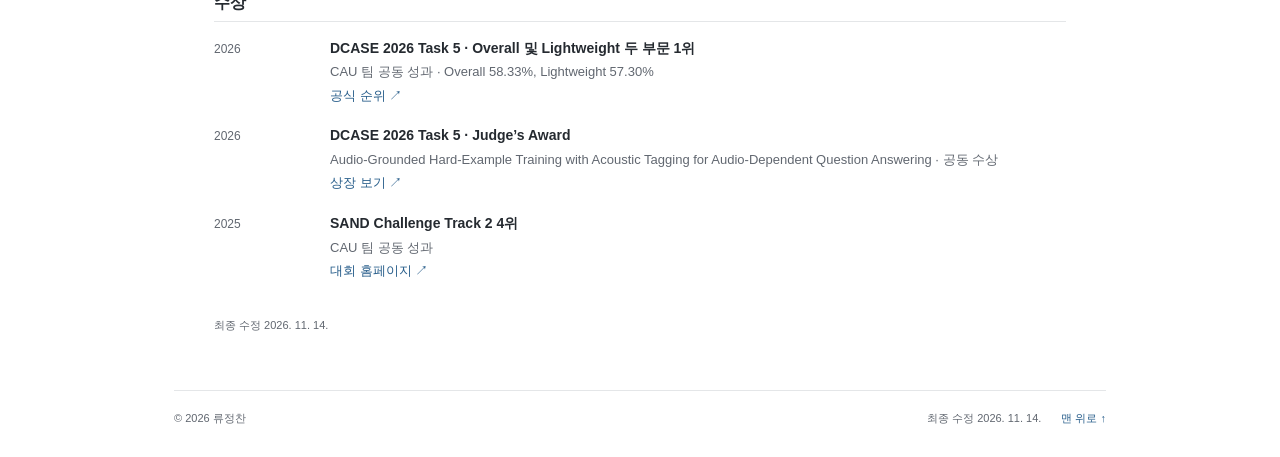
==== commit 1f6fd2ce: "Apply refined academic layout with prominent rankings and project navigation" ====
--- a/cv.html
+++ b/cv.html
@@ -14,7 +14,7 @@
   <meta property="og:url" content="https://jc020230.github.io/cv.html">
   <meta property="og:locale" content="ko_KR">
   <!-- site-meta:end -->
-  <meta name="theme-color" content="#fcfcfa">
+  <meta name="theme-color" content="#ffffff">
   <link rel="icon" type="image/svg+xml" href="./assets/images/favicon.svg">
   <link rel="stylesheet" href="./assets/css/style.css">
   <script src="./assets/js/data.js" defer></script>
--- a/assets/css/style.css
+++ b/assets/css/style.css
@@ -1,350 +1,374 @@
-/*
- * RESEARCH NOTES — Minimal academic portfolio
- * 색상과 폭은 아래 변수에서 수정하세요. 외부 폰트/라이브러리가 필요하지 않습니다.
- */
+/* Personal research homepage.
+   Content stays in assets/js/data.js. No font download, UI library, or build step.
+   Width, text, and link colors can be changed here. */
 :root {
-  --bg: #fcfcfa;
-  --surface: #ffffff;
-  --ink: #222b28;
-  --muted: #626b66;
-  --soft: #667168;
-  --line: #dce1da;
-  --accent: #255d4d;
-  --accent-soft: #e9f0eb;
-  --highlight: #eff2ec;
-  --max-width: 1200px;
-  --sidebar-width: 220px;
-  --header-height: 84px;
-  --font: -apple-system, BlinkMacSystemFont, "Segoe UI", "Noto Sans KR", "Noto Sans CJK KR", "Apple SD Gothic Neo", "Malgun Gothic", Arial, sans-serif;
-  --serif: "Iowan Old Style", "Palatino Linotype", "Book Antiqua", Georgia, serif;
+  --bg: #fff;
+  --ink: #252a30;
+  --muted: #616770;
+  --line: #e4e6e8;
+  --accent: #285e8b;
+  --surface: #f6f7f8;
+  --max-width: 980px;
+  --font: -apple-system, BlinkMacSystemFont, "Segoe UI", "Apple SD Gothic Neo", "Malgun Gothic", "Noto Sans CJK KR", Arial, sans-serif;
+  --serif: Georgia, "Times New Roman", serif;
   --mono: "SFMono-Regular", Consolas, "Liberation Mono", monospace;
 }
 *, *::before, *::after { box-sizing: border-box; }
-html { scroll-behavior: smooth; scroll-padding-top: 110px; }
-body { margin: 0; background: var(--bg); color: var(--ink); font: 15px/1.75 var(--font); -webkit-font-smoothing: antialiased; overflow-wrap: break-word; }
-body, input, button, select, textarea { font-family: var(--font); }
-::selection { background: #d7e6db; color: #172a21; }
-a { color: inherit; text-decoration: none; }
-button, input, select { font: inherit; }
+html { scroll-padding-top: 24px; }
+body { margin: 0; background: var(--bg); color: var(--ink); font: 15px/1.8 var(--font); -webkit-font-smoothing: antialiased; overflow-wrap: break-word; }
+button, input, select, textarea { font: inherit; }
 button { cursor: pointer; }
+button:disabled { cursor: default; }
+a { color: var(--accent); text-decoration: none; text-underline-offset: 3px; }
+a:hover { text-decoration: underline; }
 button, input, select { -webkit-tap-highlight-color: transparent; }
-button:disabled { cursor: not-allowed; }
 img, svg { max-width: 100%; }
 img { display: block; }
 h1, h2, h3, h4, p { margin: 0; }
-h1, h2, h3, h4 { font-weight: 600; line-height: 1.4; }
+h1, h2, h3, h4 { line-height: 1.4; }
 ol, ul { margin: 0; padding: 0; list-style: none; }
 [hidden] { display: none !important; }
-:focus-visible { outline: 2px solid var(--accent); outline-offset: 5px; border-radius: 2px; }
-.sr-only { position: absolute; width: 1px; height: 1px; margin: -1px; padding: 0; overflow: hidden; clip: rect(0, 0, 0, 0); white-space: nowrap; border: 0; }
-.skip-link { position: fixed; left: 16px; top: -100px; z-index: 100; padding: 10px 16px; background: var(--accent); color: white; }
+::selection { background: #dce8f1; color: #172735; }
+:focus-visible { outline: 2px solid var(--accent); outline-offset: 4px; }
+.sr-only { position: absolute; width: 1px; height: 1px; padding: 0; margin: -1px; overflow: hidden; clip: rect(0, 0, 0, 0); white-space: nowrap; border: 0; }
+.skip-link { position: fixed; left: 16px; top: -100px; z-index: 100; padding: 8px 14px; background: var(--ink); color: #fff; }
 .skip-link:focus { top: 12px; }
-.demo-notice { background: #edf0e9; border-bottom: 1px solid var(--line); color: #505d50; font-size: 13px; line-height: 1.6; }
-.demo-inner { max-width: var(--max-width); margin: auto; padding: 7px 24px; display: flex; gap: 14px; }
-.demo-inner strong { white-space: nowrap; font-weight: 600; }
-.demo-inner span { opacity: .92; }
-.site-header { position: sticky; top: 0; z-index: 30; border-bottom: 1px solid var(--line); background: rgba(252, 252, 250, .98);  }
-.header-inner { max-width: var(--max-width); margin: auto; padding: 0 24px; min-height: var(--header-height); display: flex; align-items: center; gap: 36px; }
-.brand { display: flex; align-items: center; gap: 12px; margin-right: auto; flex-shrink: 0; }
-.brand-mark { background: var(--accent); color: #fff; width: 35px; height: 35px; display: grid; place-items: center; font-size: 14px; font-weight: 650; letter-spacing: .03em; border-radius: 3px; }
-.brand-name { font-size: 16px; font-weight: 600; line-height: 1.3; letter-spacing: -.01em; }
-.brand-name small { display: block; margin-top: 3px; font-size: 12px; font-weight: 400; color: var(--muted); letter-spacing: .025em; }
-.primary-nav { display: flex; align-items: center; gap: 18px; }
-.primary-nav a { padding: 9px 0; font-size: 15px; color: var(--muted); position: relative; }
-.primary-nav a::after { content: ""; position: absolute; bottom: 3px; height: 2px; left: 0; width: 0; background: var(--accent); transition: width .18s; }
-.primary-nav a:hover, .primary-nav a[aria-current] { color: var(--accent); }
-.primary-nav a:hover::after, .primary-nav a[aria-current]::after { width: 100%; }
-.language-switch { display: flex; gap: 6px; align-items: center; padding-left: 23px; border-left: 1px solid var(--line); flex-shrink: 0; }
-.language-switch button { border: 0; background: transparent; padding: 6px 3px; font-size: 13px; color: var(--muted); min-height: 40px; }
-.language-switch button[aria-pressed="true"] { color: var(--ink); font-weight: 700; }
-.language-switch span { color: #a5aea6; font-size: 13px; }
+.demo-notice { border-bottom: 1px solid var(--line); background: var(--surface); font-size: 13px; }
+.demo-inner { max-width: var(--max-width); padding: 8px 24px; margin: auto; display: flex; gap: 12px; }
+.demo-inner strong { white-space: nowrap; }
+
+/* Plain navigation, not a product masthead. */
+.site-header { background: var(--bg); }
+.header-inner { max-width: var(--max-width); padding: 0 24px; min-height: 74px; margin: auto; display: flex; align-items: center; gap: 26px; border-bottom: 1px solid var(--line); }
+.brand { margin-right: auto; flex-shrink: 0; color: var(--ink); }
+.brand-name { font-size: 14px; font-weight: 600; }
+.primary-nav { display: flex; align-items: center; flex-wrap: wrap; gap: 22px; }
+.primary-nav a { font-size: 13px; color: var(--muted); padding: 10px 0; }
+.primary-nav a:hover, .primary-nav a[aria-current] { color: var(--accent); text-decoration: underline; }
+.language-switch { display: flex; align-items: center; gap: 5px; margin-left: 2px; flex-shrink: 0; }
+.language-switch button { border: 0; background: none; color: var(--muted); font-size: 12px; min-height: 40px; padding: 4px; }
+.language-switch button[aria-pressed="true"] { color: var(--ink); font-weight: 650; text-decoration: underline; text-underline-offset: 4px; }
+.language-switch span { color: #858a90; font-size: 11px; }
 .menu-toggle { display: none; }
-.site-layout { max-width: var(--max-width); margin: auto; padding: 62px 24px 76px; display: grid; grid-template-columns: var(--sidebar-width) minmax(0, 1fr); gap: 64px; align-items: start; }
-.profile-rail { position: sticky; top: 123px; min-width: 0; }
-.portrait-frame { position: relative; background: #e9eeea; overflow: hidden; border-radius: 4px; aspect-ratio: 480 / 520; }
-.profile-photo { width: 100%; height: 100%; object-fit: cover; }
-.portrait-monogram { width: 100%; height: 100%; display: grid; place-items: center; font-family: var(--serif); font-size: 74px; color: var(--accent); }
-.portrait-corner { position: absolute; bottom: 12px; left: 14px; font: 11px/1.3 var(--mono); letter-spacing: .12em; color: #255b48; padding: 3px 5px; background: rgba(240, 246, 239, .84); }
-.profile-info { padding-top: 25px; }
-.profile-name { font-size: 27px; font-weight: 650; letter-spacing: -.05em; line-height: 1.25; }
-.profile-name-secondary { font-size: 15px; color: var(--soft); margin-top: 5px; }
-.profile-role { font-size: 15px; margin-top: 19px; font-weight: 500; }
-.profile-affiliation { font-size: 14px; margin-top: 7px; line-height: 1.85; color: var(--muted); }
-.profile-location { font-size: 13px; color: var(--muted); margin-top: 10px; }
-.profile-location span { color: var(--accent); font-size: 18px; vertical-align: -1px; margin-right: 3px; }
-.profile-links { display: flex; flex-wrap: wrap; gap: 6px 17px; border-top: 1px solid var(--line); margin-top: 20px; padding-top: 18px; }
-.profile-email { display: block; font-size: 14px; width: 100%; overflow-wrap: anywhere; }
-.profile-email:hover, .social-link:hover { color: var(--accent); text-decoration: underline; text-underline-offset: 4px; }
-.social-link { font-size: 13px; color: var(--muted); }
-.button { border: 1px solid var(--line); border-radius: 3px; background: transparent; display: inline-flex; align-items: center; justify-content: center; gap: 26px; padding: 11px 17px; color: var(--ink); font-size: 14px; font-weight: 500; line-height: 1.5; min-height: 42px; transition: background .15s, border-color .15s; }
-.button:hover { border-color: var(--accent); background: var(--accent-soft); }
-.button-primary { color: white; border-color: var(--accent); background: var(--accent); }
-.button-primary:hover { color: white; background: #1a473a; }
-.button-small { padding: 8px 12px; min-height: 36px; }
-.cv-link { margin-top: 18px; width: 100%; justify-content: space-between; }
+
+/* A name, a few paragraphs, and a photograph. */
+.site-layout { max-width: var(--max-width); padding: 52px 24px 0; margin: auto; }
+.intro-layout { display: grid; grid-template-columns: minmax(0, 1fr) 176px; gap: 56px; align-items: start; padding-bottom: 44px; }
+.about-section { min-width: 0; }
+.name-line { display: flex; flex-wrap: wrap; align-items: baseline; gap: 8px 17px; }
+.name-line h1 { font-size: 34px; font-weight: 650; letter-spacing: -.03em; line-height: 1.3; }
+html[lang="en"] .name-line h1 { font-family: var(--serif); font-size: 39px; font-weight: 400; letter-spacing: -.025em; }
+.secondary-name { color: var(--muted); font-size: 17px; }
+.intro-affiliation { margin-top: 9px; color: var(--muted); font-size: 14px; }
+.intro-affiliation a { color: inherit; }
+.about-copy { margin-top: 24px; }
+.about-copy p { font-size: 15px; line-height: 1.95; word-break: keep-all; }
+html[lang="en"] .about-copy p { line-height: 1.8; word-break: normal; }
+.about-copy p + p { margin-top: 12px; }
+.profile-rail { padding-top: 5px; }
+.portrait-frame { width: 100%; aspect-ratio: 336 / 396; background: var(--surface); }
+.profile-photo { width: 100%; height: 100%; object-fit: contain; }
+.portrait-monogram { display: grid; place-items: center; height: 100%; font: 48px var(--serif); color: var(--muted); }
+.profile-location { color: var(--muted); font-size: 11px; margin-top: 9px; text-align: center; }
+.profile-links { display: flex; flex-wrap: wrap; gap: 4px 18px; margin-top: 21px; font-size: 13px; }
+.profile-email { overflow-wrap: anywhere; }
+.interest-block { margin-top: 22px; font-size: 12px; color: var(--muted); }
+.interest-block h2 { display: inline; margin-right: 9px; font-size: inherit; font-weight: 600; }
+.interest-list { display: inline; }
+.interest-list li { display: inline; }
+.interest-list li + li::before { content: " · "; white-space: pre; }
+
+/* Sections use the same document rhythm, without card wrappers. */
 .main-column { min-width: 0; }
-.section { padding: 48px 0; border-bottom: 1px solid var(--line); scroll-margin-top: 105px; }
-.section:first-child { padding-top: 0; }
-.eyebrow { font-family: var(--mono); font-size: 12px; font-weight: 500; letter-spacing: .075em; text-transform: uppercase; color: var(--muted); display: flex; align-items: center; gap: 10px; line-height: 1.6; }
-.eyebrow > span { color: var(--accent); }
-.about-section h1 { font-size: clamp(28px, 2.65vw, 38px); font-weight: 600; line-height: 1.48; letter-spacing: -.055em; margin: 19px 0 25px; word-break: keep-all; text-wrap: balance; }
-html[lang="en"] .about-section h1 { font-family: var(--serif); font-weight: 400; font-size: clamp(35px, 3.3vw, 49px); line-height: 1.17; letter-spacing: -.035em; }
-.about-copy p { font-size: 16px; line-height: 1.95; color: #4e5952; word-break: keep-all; }
-.about-copy p + p { margin-top: 13px; }
-.interest-block { margin-top: 26px; }
-.small-label { font-size: 12px; color: var(--muted); margin-bottom: 10px; text-transform: uppercase; letter-spacing: .06em; }
-.interest-list { display: flex; flex-wrap: wrap; gap: 8px; }
-.interest-list li { padding: 5px 10px; background: var(--highlight); border: 1px solid #e2e7de; border-radius: 3px; font-size: 13px; color: #43594b; }
-.section-heading { display: flex; justify-content: space-between; align-items: start; margin-bottom: 25px; }
-.section-heading h2 { font-size: 25px; letter-spacing: -.04em; margin-top: 10px; line-height: 1.3; }
-html[lang="en"] .section-heading h2 { font-family: var(--serif); font-size: 31px; font-weight: 400; letter-spacing: -.025em; }
-.section-description { color: var(--muted); font-size: 14px; margin-top: 9px; }
-.news-list { display: grid; gap: 17px; }
-.news-list li { display: grid; grid-template-columns: 90px minmax(0, 1fr); gap: 17px; }
-.news-list time { font-family: var(--mono); font-size: 12px; color: var(--soft); padding-top: 3px; white-space: nowrap; }
-.news-list li > div { display: flex; align-items: baseline; gap: 12px; }
-.news-list p { font-size: 14px; line-height: 1.85; color: #4e5952; }
-.news-category { color: var(--accent); font-size: 12px; font-weight: 600; white-space: nowrap; min-width: 36px; }
-.news-link:hover { text-decoration: underline; text-underline-offset: 3px; }
-.text-button { padding: 0; border: 0; background: transparent; color: var(--accent); font-size: 13px; line-height: 1.8; }
-.text-button:hover { text-decoration: underline; text-underline-offset: 4px; }
-.news-toggle { margin-top: 22px; }
-.publication-filters { margin: 1px 0 24px; }
-.filter-row { display: grid; grid-template-columns: minmax(0, 1fr) 110px 120px; gap: 8px; }
-.search-field { border: 1px solid var(--line); background: var(--surface); display: flex; gap: 9px; align-items: center; padding: 0 12px; border-radius: 3px; }
-.search-field svg { color: var(--soft); flex-shrink: 0; }
-.search-field:focus-within { border-color: var(--accent); outline: 1px solid var(--accent); }
-.search-field input { background: none; width: 100%; min-width: 0; border: 0; padding: 10px 0; font-size: 13px; color: var(--ink); outline: none; height: 40px; }
-.search-field input::placeholder { color: var(--soft); opacity: 1; }
-.select-field select { width: 100%; border: 1px solid var(--line); border-radius: 3px; height: 42px; background: var(--surface); color: var(--muted); padding: 0 9px; font-size: 13px; cursor: pointer; }
-.filter-meta { display: flex; flex-wrap: wrap; justify-content: space-between; align-items: center; gap: 16px; padding-top: 13px; }
-.checkbox-field { font-size: 13px; color: var(--muted); display: flex; gap: 7px; align-items: center; cursor: pointer; }
-.checkbox-field input { width: 13px; height: 13px; margin: 0; accent-color: var(--accent); }
-.result-count { font-size: 12px; font-family: var(--mono); color: var(--muted); }
-.publication-year-group + .publication-year-group { margin-top: 24px; }
-.year-heading { display: flex; align-items: center; gap: 18px; font-size: 15px; font-weight: 500; font-family: var(--mono); color: var(--accent); }
-.year-heading span { flex: 1; height: 1px; background: var(--line); }
-.paper-list > li { padding: 23px 0; }
-.paper-list > li + li { border-top: 1px solid #e6e9e1; }
-.paper-list > li:last-child { padding-bottom: 6px; }
-.paper-meta { display: flex; flex-wrap: wrap; align-items: center; gap: 11px; font-size: 11px; margin-bottom: 7px; color: var(--muted); }
-.type-label { text-transform: uppercase; letter-spacing: .06em; }
-.selected-label { color: var(--accent); background: var(--accent-soft); border-radius: 2px; padding: 1px 6px; line-height: 1.7; }
-.selected-label span { margin-right: 2px; }
-.paper-title { font-size: 16px; font-weight: 600; line-height: 1.65; letter-spacing: -.02em; word-break: keep-all; }
-html[lang="en"] .paper-title { letter-spacing: -.01em; line-height: 1.55; }
-.paper-title-link:hover { color: var(--accent); }
-.paper-authors { font-size: 13px; line-height: 1.8; margin-top: 5px; color: var(--muted); }
-.author-me { color: var(--ink); font-weight: 600; text-decoration: underline; text-underline-offset: 3px; text-decoration-color: #aebcb3; }
-.paper-venue { font-size: 13px; line-height: 1.85; color: #56635a; margin-top: 3px; }
-.paper-note { color: var(--accent); margin-left: 10px; font-size: 12px; font-weight: 500; }
-.paper-tags { display: flex; flex-wrap: wrap; gap: 9px; margin-top: 9px; font-size: 11px; color: var(--muted); }
-.paper-tags span + span::before { content: "/"; padding-right: 9px; color: #a3ada4; }
-.paper-actions { display: flex; flex-wrap: wrap; align-items: center; gap: 7px; margin-top: 12px; }
+.main-column > .section { border-top: 1px solid var(--line); padding: 30px 0 34px; scroll-margin-top: 24px; }
+.section-heading { margin-bottom: 20px; }
+.section-heading h2 { font-size: 22px; font-weight: 600; letter-spacing: -.025em; }
+html[lang="en"] .section-heading h2 { font: 400 26px/1.3 var(--serif); letter-spacing: -.02em; }
+.section-description { font-size: 13px; color: var(--muted); margin-top: 6px; }
+.inline-link { text-underline-offset: 3px; }
+.text-button { padding: 0; border: 0; background: none; color: var(--accent); font-size: inherit; line-height: inherit; text-align: left; }
+.text-button:hover { text-decoration: underline; text-underline-offset: 3px; }
+.text-link { color: var(--accent); }
+.button { display: inline-flex; align-items: center; justify-content: center; gap: 8px; padding: 7px 13px; min-height: 38px; border: 1px solid #bcc5ce; border-radius: 2px; background: #fff; color: var(--ink); font-size: 13px; line-height: 1.5; }
+.button:hover { background: var(--surface); }
+.empty-state { padding: 24px 0; color: var(--muted); font-size: 14px; }
+.empty-state .text-button { margin-top: 10px; }
+
+/* News: date + one paragraph, with supporting links underneath. */
+.news-list { display: grid; gap: 16px; }
+.news-list li { display: grid; grid-template-columns: 96px minmax(0, 1fr); gap: 20px; }
+.news-list time { color: var(--muted); font-size: 12px; line-height: 1.95; white-space: nowrap; font-variant-numeric: tabular-nums; }
+.news-list p { font-size: 14px; line-height: 1.8; word-break: keep-all; }
+html[lang="en"] .news-list p { word-break: normal; }
+.news-resources { display: flex; flex-wrap: wrap; gap: 4px 16px; font-size: 12px; margin-top: 2px; }
+.news-resources:empty { display: none; }
+.news-toggle { margin: 19px 0 0 116px; font-size: 12px; }
+
+/* Filters are available, but do not dominate a short publication list. */
+#publications { position: relative; }
+#publications-intro { padding-right: 145px; }
+.publication-tools { margin: -46px 0 26px; }
+.publication-tools > summary { display: list-item; width: max-content; margin-left: auto; color: var(--muted); font-size: 12px; cursor: pointer; min-height: 28px; padding: 4px 0; }
+.publication-tools > summary:hover { color: var(--accent); }
+.publication-filters { margin-top: 10px; padding: 16px 0; border-top: 1px solid var(--line); border-bottom: 1px solid var(--line); }
+.filter-row { display: grid; grid-template-columns: minmax(0, 1fr) 116px 130px; gap: 9px; }
+.search-field { display: flex; align-items: center; gap: 8px; min-width: 0; border: 1px solid #c6ccd2; border-radius: 2px; padding: 0 11px; }
+.search-field svg { flex-shrink: 0; color: var(--muted); }
+.search-field:focus-within { outline: 2px solid var(--accent); outline-offset: 2px; }
+.search-field input { width: 100%; min-width: 0; border: 0; outline: none; padding: 9px 0; background: none; color: var(--ink); font-size: 13px; }
+.search-field input::placeholder { color: var(--muted); opacity: 1; }
+.select-field select { width: 100%; height: 42px; border: 1px solid #c6ccd2; border-radius: 2px; background: #fff; color: var(--ink); font-size: 13px; padding: 0 8px; }
+.filter-meta { display: flex; align-items: center; justify-content: space-between; flex-wrap: wrap; gap: 12px; margin-top: 10px; font-size: 12px; color: var(--muted); }
+.checkbox-field { display: flex; align-items: center; gap: 7px; }
+.checkbox-field input { accent-color: var(--accent); }
+.publication-year-group { display: grid; grid-template-columns: 96px minmax(0, 1fr); gap: 20px; }
+.publication-year-group + .publication-year-group { margin-top: 27px; }
+.year-heading { padding-top: 2px; color: var(--muted); font-size: 14px; font-weight: 500; font-variant-numeric: tabular-nums; }
+.paper-list { min-width: 0; }
+.paper-list > li + li { margin-top: 26px; }
+.paper { min-width: 0; }
+.paper-title { font-size: 16px; font-weight: 600; letter-spacing: -.012em; line-height: 1.55; }
+.paper-title a { color: var(--ink); }
+.paper-title a:hover { color: var(--accent); }
+.paper-authors { margin-top: 4px; font-size: 13px; color: var(--muted); line-height: 1.8; }
+.author-me { color: var(--ink); font-weight: 600; }
+.paper-venue { margin-top: 3px; color: var(--muted); font-size: 13px; font-style: italic; line-height: 1.75; }
+.paper-note { margin-left: 10px; font-style: normal; }
+.paper-actions { display: flex; align-items: center; flex-wrap: wrap; gap: 4px 16px; margin-top: 5px; font-size: 12px; }
 .paper-actions:empty { display: none; }
-.resource-link { display: inline-flex; align-items: center; gap: 6px; border: 1px solid var(--line); border-radius: 3px; background: transparent; padding: 3px 9px; color: #4b6253; font-size: 12px; line-height: 1.8; min-height: 36px; }
-.resource-link:hover, .resource-link[aria-expanded="true"] { background: var(--accent-soft); color: var(--accent); border-color: #bacdc0; }
-.publication-panel { margin-top: 12px; padding: 16px 18px; background: #eef2ec; border-left: 2px solid #aec5b5; border-radius: 0 3px 3px 0; font-size: 14px; line-height: 1.9; color: #4a594e; }
-.bib-panel-heading { display: flex; align-items: center; justify-content: space-between; margin-bottom: 8px; font-size: 12px; }
-.bib-panel pre { white-space: pre-wrap; overflow-wrap: anywhere; margin: 0; font: 12px/1.75 var(--mono); }
-.empty-state { text-align: center; padding: 32px 15px; color: var(--muted); font-size: 15px; border: 1px dashed var(--line); border-radius: 3px; }
-.empty-state .text-button { margin-top: 12px; }
-.project-grid { display: grid; grid-template-columns: 1fr; gap: 0; }
-.project-card { border: 0; border-bottom: 1px solid var(--line); border-radius: 0; padding: 24px 0; display: flex; flex-direction: column; background: transparent; min-width: 0; }
-.project-card:last-child { border-bottom: 0; }
-.project-top { display: flex; gap: 10px; align-items: center; padding-bottom: 12px; }
-.project-number { font: 12px var(--mono); color: var(--accent); background: #e7ede4; padding: 6px; border-radius: 2px; }
-.project-category { font-size: 11px; text-transform: uppercase; letter-spacing: .025em; color: var(--muted); }
-.project-card h3 { font-size: 17px; letter-spacing: -.025em; line-height: 1.45; margin-bottom: 10px; }
-.project-card > p { font-size: 14px; line-height: 1.9; color: var(--muted); word-break: keep-all; }
-.project-tags { display: flex; flex-wrap: wrap; gap: 8px; color: var(--muted); font-size: 11px; margin: 19px 0 21px; }
-.project-bottom { margin-top: auto; padding-top: 13px; border-top: 1px solid var(--line); }
-.project-status { font-size: 12px; color: var(--accent); }
-.project-status::before { content: ""; display: inline-block; width: 5px; height: 5px; border-radius: 50%; background: #7e9b87; margin-right: 6px; vertical-align: 1px; }
-.project-bottom > div { display: flex; flex-wrap: wrap; gap: 6px; }
-.project-bottom > div:not(:empty) { margin-top: 10px; }
-.experience-block + .experience-block { margin-top: 31px; }
-.subsection-heading { font-size: 14px; font-weight: 600; margin-bottom: 18px; color: var(--accent); }
-.timeline { display: grid; gap: 20px; }
-.timeline li { display: grid; grid-template-columns: 104px minmax(0, 1fr); gap: 21px; }
-.timeline-period { color: var(--soft); font-size: 12px; line-height: 2; }
-.timeline h3, .timeline h4, .award-list h3, .award-list h4 { font-size: 15px; font-weight: 600; letter-spacing: -.01em; }
-.timeline-institution { font-size: 14px; margin-top: 3px; color: var(--muted); }
-.timeline-description { font-size: 13px; margin-top: 3px; color: var(--muted); }
-.award-list { display: grid; gap: 17px; }
-.award-list li { display: grid; grid-template-columns: 104px minmax(0, 1fr); gap: 21px; }
-.award-list li > span { font-family: var(--mono); font-size: 12px; color: var(--soft); padding-top: 3px; }
-.award-list p { color: var(--muted); font-size: 13px; margin-top: 3px; }
-.contact-section { border-bottom: 1px solid var(--line); }
-.contact-section h2 { font-size: 25px; line-height: 1.5; letter-spacing: -.04em; margin: 13px 0 15px; }
-html[lang="en"] .contact-section h2 { font-family: var(--serif); font-size: 32px; font-weight: 400; }
-.contact-section > p:not(.eyebrow) { font-size: 15px; color: var(--muted); max-width: 600px; line-height: 1.9; word-break: keep-all; }
-.contact-actions { display: flex; align-items: center; gap: 24px; margin-top: 24px; }
-.contact-links { display: flex; flex-wrap: wrap; gap: 20px; margin-top: 19px; }
-.text-link { color: var(--accent); font-size: 14px; }
-.text-link:hover { text-decoration: underline; text-underline-offset: 4px; }
-.site-footer { max-width: var(--max-width); margin: auto; padding: 25px 24px 35px; border-top: 1px solid var(--line); display: flex; align-items: center; justify-content: space-between; gap: 20px; font-size: 12px; color: var(--muted); }
-.site-footer > div { display: flex; gap: 24px; align-items: center; }
-.site-footer a { color: var(--accent); }
-.toast { position: fixed; bottom: 24px; left: 50%; transform: translateX(-50%); background: var(--ink); color: white; max-width: calc(100% - 32px); padding: 12px 20px; border-radius: 4px; box-shadow: 0 4px 20px #0002; font-size: 14px; z-index: 80; }
+.resource-link { display: inline; padding: 0; border: 0; background: none; color: var(--accent); font: inherit; line-height: 1.8; }
+.resource-link:hover, .resource-link[aria-expanded="true"] { text-decoration: underline; text-underline-offset: 3px; }
+.publication-panel { margin-top: 12px; padding: 12px 16px; border-left: 2px solid #b6c5d1; background: var(--surface); color: var(--ink); font-size: 13px; }
+.bib-panel-heading { display: flex; align-items: center; justify-content: space-between; gap: 12px; margin-bottom: 8px; font-size: 12px; }
+.bib-panel pre { margin: 0; white-space: pre-wrap; overflow-wrap: anywhere; font: 12px/1.7 var(--mono); }
+
+/* Honors and projects, written as records rather than scorecards. */
+.challenge-list { display: grid; gap: 22px; }
+.challenge-row { display: grid; grid-template-columns: 96px minmax(0, 1fr) auto; gap: 20px; align-items: start; }
+.challenge-year { color: var(--muted); font-size: 13px; padding-top: 1px; }
+.challenge-content { min-width: 0; }
+.challenge-row h3 { font-size: 15px; font-weight: 600; line-height: 1.6; }
+.challenge-description { color: var(--muted); font-size: 13px; line-height: 1.75; margin: 3px 0; }
+.challenge-row .inline-link { font-size: 12px; }
+.challenge-certificate { display: block; width: 90px; }
+.challenge-certificate img { width: 90px; height: auto; border: 1px solid var(--line); }
+.project-grid { display: grid; grid-template-columns: 1fr 1fr; gap: 34px; }
+.project-card { min-width: 0; }
+.project-card h3 { font-size: 15px; font-weight: 600; line-height: 1.6; }
+.project-card > p { color: var(--muted); font-size: 13px; line-height: 1.85; margin-top: 7px; word-break: keep-all; }
+html[lang="en"] .project-card > p { word-break: normal; }
+.project-bottom { margin-top: 10px; font-size: 12px; }
+.project-status { color: var(--muted); }
+.project-bottom > div { margin-top: 3px; }
+
+/* Actual photographs do the visual work. Thumbnails do not crop the originals. */
+.gallery-grid { display: grid; grid-template-columns: repeat(4, minmax(0, 1fr)); gap: 24px; }
+.gallery-item { margin: 0; min-width: 0; }
+.gallery-image { width: 100%; height: 170px; padding: 0; border: 0; background: transparent; }
+.gallery-image img { width: 100%; height: 100%; object-fit: contain; }
+.gallery-image:hover { opacity: .9; }
+.gallery-item figcaption { padding-top: 12px; }
+.gallery-meta { display: flex; align-items: center; justify-content: space-between; gap: 8px; color: var(--muted); font-size: 11px; }
+.gallery-meta span { white-space: nowrap; }
+.gallery-item h3 { font-size: 13px; font-weight: 600; line-height: 1.65; margin-top: 6px; }
+.gallery-item h3 a { color: inherit; }
+.gallery-item p { color: var(--muted); font-size: 12px; line-height: 1.75; margin-top: 4px; }
+.gallery-item small { display: block; margin-top: 5px; font-size: 11px; color: var(--muted); }
+.photo-dialog { width: min(1000px, calc(100% - 32px)); max-height: calc(100dvh - 32px); margin: auto; padding: 20px; border: 1px solid var(--line); border-radius: 2px; background: #fff; color: var(--ink); }
+.photo-dialog::backdrop { background: #17222ed9; }
+body:has(.photo-dialog[open]) { overflow: hidden; }
+.photo-dialog-header { display: flex; justify-content: space-between; align-items: center; gap: 16px; margin-bottom: 16px; }
+.photo-dialog-header h2 { font-size: 16px; font-weight: 600; }
+.photo-dialog-header .button { flex-shrink: 0; }
+#photo-dialog-image { width: 100%; height: min(63dvh, 740px); object-fit: contain; }
+#photo-dialog-caption { text-align: center; font-size: 13px; color: var(--muted); margin-top: 12px; }
+.photo-dialog-controls { display: flex; justify-content: center; align-items: center; gap: 18px; margin-top: 14px; }
+#photo-dialog-count { min-width: 42px; text-align: center; font-size: 12px; }
+
+/* Academic record and practical contact information. */
+.experience-block + .experience-block { margin-top: 26px; }
+.subsection-heading { margin-bottom: 13px; color: var(--muted); font-size: 13px; font-weight: 600; }
+.timeline, .award-list { display: grid; gap: 17px; }
+.timeline li, .award-list li { display: grid; grid-template-columns: 96px minmax(0, 1fr); gap: 20px; }
+.timeline-period, .award-list li > span { color: var(--muted); font-size: 12px; line-height: 2; }
+.timeline h3, .timeline h4, .award-list h3, .award-list h4 { font-size: 14px; font-weight: 600; line-height: 1.7; }
+.timeline-institution, .timeline-description, .award-list p { color: var(--muted); font-size: 13px; line-height: 1.8; }
+.closing-row { display: grid; grid-template-columns: 2fr 1fr; gap: 32px; border-top: 1px solid var(--line); padding: 28px 0 36px; }
+.closing-row .section-heading { margin-bottom: 10px; }
+.closing-row .section-heading h2 { font-size: 17px; }
+html[lang="en"] .closing-row .section-heading h2 { font-size: 21px; }
+.contact-section > p { color: var(--muted); font-size: 13px; }
+.contact-actions { display: flex; flex-wrap: wrap; align-items: center; gap: 6px 18px; margin-top: 5px; font-size: 13px; }
+.copy-email { font-size: 11px; color: var(--muted); }
+.site-footer { max-width: calc(var(--max-width) - 48px); margin: 0 auto; padding: 18px 0 28px; border-top: 1px solid var(--line); display: flex; align-items: center; justify-content: space-between; gap: 16px; color: var(--muted); font-size: 11px; }
+.site-footer > div { display: flex; gap: 20px; align-items: center; }
+.toast { position: fixed; bottom: 24px; left: 50%; transform: translateX(-50%); max-width: calc(100% - 32px); padding: 10px 16px; background: var(--ink); color: #fff; font-size: 13px; z-index: 80; }
 .clipboard-helper { position: fixed; left: -9999px; top: 0; }
-.noscript-message { padding: 30px; margin: 30px auto; max-width: 750px; border: 1px solid var(--line); background: #fff; color: #552c1a; }
-.example-label { font-size: 11px; font-weight: 500; color: #6a5541; }
-.cv-overview { border-bottom: 0; padding-bottom: 0; }
-#interests, #awards { scroll-margin-top: 110px; }
-/* Curriculum vitae */
+.noscript-message { max-width: 800px; margin: 24px auto; padding: 24px; border: 1px solid var(--line); }
+.example-label { color: #6e5340; font-size: 11px; }
+
+/* The CV uses the same content, with a paper-like layout and print styles. */
 .cv-toolbar { gap: 22px; }
-.back-link { font-size: 14px; color: var(--muted); }
-.cv-sheet { max-width: 950px; margin: 42px auto 65px; padding: 50px 56px; border: 1px solid var(--line); background: white; border-radius: 3px; }
-.cv-title-block { display: flex; justify-content: space-between; gap: 25px; padding-bottom: 25px; border-bottom: 2px solid var(--ink); }
-.cv-title-block h1 { font-size: 38px; letter-spacing: -.04em; margin-top: 9px; }
-.cv-secondary-name { color: var(--muted); margin-top: 4px; font-size: 15px; }
-.cv-contact { text-align: right; color: var(--muted); font-size: 13px; line-height: 1.9; }
-.cv-social { display: flex; gap: 18px; margin: 15px 0 0; flex-wrap: wrap; }
+.back-link { color: var(--muted); font-size: 13px; }
+.cv-sheet { max-width: 900px; margin: 44px auto 54px; padding: 0 24px; }
+.cv-title-block { display: flex; justify-content: space-between; align-items: start; gap: 32px; border-bottom: 1px solid var(--ink); padding-bottom: 24px; }
+.eyebrow { font-size: 12px; color: var(--muted); }
+.cv-title-block h1 { font-size: 32px; font-weight: 600; letter-spacing: -.02em; margin-top: 10px; }
+html[lang="en"] .cv-title-block h1 { font: 400 38px/1.3 var(--serif); }
+.cv-secondary-name { font-size: 14px; color: var(--muted); margin-top: 5px; }
+.cv-contact { text-align: right; font-size: 12px; line-height: 1.85; color: var(--muted); max-width: 52%; }
+.cv-social { display: flex; flex-wrap: wrap; gap: 18px; font-size: 13px; margin-top: 16px; }
 .cv-social:empty { display: none; }
-.cv-section { margin-top: 29px; }
-.cv-section > h2 { font-size: 16px; color: var(--accent); border-bottom: 1px solid var(--line); padding-bottom: 7px; margin-bottom: 17px; }
-.cv-section > p { font-size: 14px; }
-.cv-publications > li + li { margin-top: 20px; }
-.paper-compact .paper-title { font-size: 15px; line-height: 1.6; }
-.paper-compact .paper-meta { margin-bottom: 4px; }
+.cv-section { margin-top: 28px; }
+.cv-section > h2 { font-size: 16px; font-weight: 600; border-bottom: 1px solid var(--line); padding-bottom: 6px; margin-bottom: 15px; }
+html[lang="en"] .cv-section > h2 { font-family: var(--serif); font-size: 21px; font-weight: 400; }
+.cv-section > p { font-size: 13px; }
+.cv-publications > li + li { margin-top: 22px; }
+.paper-meta { color: var(--muted); font-size: 11px; margin-bottom: 3px; }
+.paper-compact .paper-title { font-size: 14px; }
 .paper-compact .paper-authors, .paper-compact .paper-venue { font-size: 12px; }
-.cv-project + .cv-project { margin-top: 20px; }
-.cv-project h3 { font-size: 15px; margin-bottom: 5px; }
-.cv-project p { font-size: 13px; color: var(--muted); }
-.cv-update { font-size: 12px; color: var(--muted); margin-top: 35px; }
-/* Tablet */
-@media (max-width: 1050px) {
-  :root { --sidebar-width: 210px; }
-  .site-layout { gap: 45px; padding-top: 45px; }
-  .header-inner { gap: 24px; }
-  .primary-nav { gap: 18px; }
-  .language-switch { padding-left: 15px; }
-  .about-section h1 { font-size: 30px; }
-  html[lang="en"] .about-section h1 { font-size: 40px; }
-  .project-grid { grid-template-columns: 1fr; }
-  .project-card { padding: 22px 0; }
-  .project-top { padding-bottom: 15px; }
-  .cv-sheet { margin-left: 24px; margin-right: 24px; }
-}
-@media (min-width: 1051px) and (max-height: 800px) {
-  .profile-rail { position: static; }
-}
-/* Mobile */
-@media (max-width: 1050px) {
-  :root { --header-height: 70px; }
-  html { scroll-padding-top: 85px; }
-  .demo-inner { padding: 7px 20px; gap: 10px; font-size: 11px; }
-  .header-inner { padding: 0 20px; gap: 14px; flex-wrap: wrap; position: relative; }
-  .brand-mark { width: 31px; height: 31px; font-size: 12px; }
-  .brand-name { font-size: 14px; }
-  .brand-name small { font-size: 11px; }
-  .language-switch { padding-left: 12px; gap: 5px; }
-  .language-switch button { font-size: 12px; }
-  .menu-toggle { width: 34px; height: 40px; display: grid; place-items: center; border: none; background: none; padding: 8px; order: 2; }
-  .menu-icon { display: block; width: 18px; height: 11px; border-top: 1.5px solid var(--ink); border-bottom: 1.5px solid var(--ink); }
-  .menu-toggle[aria-expanded="true"] .menu-icon { border-bottom: 0; transform: translateY(4px) rotate(45deg); }
-  .menu-toggle[aria-expanded="true"] .menu-icon::after { content: ""; display: block; width: 18px; border-top: 1.5px solid var(--ink); transform: rotate(-90deg) translateX(1px); }
-  .primary-nav { display: none; position: absolute; top: 100%; left: 0; right: 0; background: var(--bg); padding: 14px 24px 20px; border-bottom: 1px solid var(--line); box-shadow: 0 12px 18px #1b342a08; }
-  .primary-nav.is-open { display: grid; grid-template-columns: repeat(2, 1fr); gap: 5px 25px; }
-  .primary-nav a { font-size: 15px; }
-  .site-layout { display: block; padding: 31px 24px 54px; }
-  .profile-rail { position: static; display: grid; grid-template-columns: 113px minmax(0, 1fr); gap: 0 21px; padding-bottom: 30px; margin-bottom: 30px; border-bottom: 1px solid var(--line); }
-  .portrait-frame { grid-row: 1 / 2; margin-top: 4px; }
-  .portrait-corner { left: 6px; bottom: 6px; font-size: 8px; padding: 2px 3px; }
-  .portrait-monogram { font-size: 48px; }
-  .profile-info { padding: 0; }
-  .profile-name { font-size: 24px; }
-  .profile-name-secondary { font-size: 13px; margin-top: 2px; }
-  .profile-role { font-size: 13px; margin-top: 9px; }
-  .profile-affiliation { font-size: 12px; margin-top: 3px; }
-  .profile-location { font-size: 12px; margin-top: 4px; }
-  .profile-links { grid-column: 1 / -1; margin-top: 18px; padding-top: 0; border: 0; align-items: center; gap: 7px 18px; }
-  .profile-email { width: auto; font-size: 13px; }
-  .cv-link { grid-column: 1 / -1; margin-top: 14px; width: 100%; padding: 8px 13px; min-height: 37px; }
-  .section { padding: 34px 0; scroll-margin-top: 85px; }
-  .about-section h1 { font-size: clamp(25px, 5.7vw, 34px); margin-top: 15px; margin-bottom: 20px; line-height: 1.55; }
-  html[lang="en"] .about-section h1 { font-size: clamp(32px, 8vw, 42px); line-height: 1.2; }
-  .about-copy p { font-size: 15px; line-height: 1.95; }
-  .interest-block { margin-top: 22px; }
-  .interest-list { gap: 6px; }
-  .interest-list li { font-size: 12px; padding: 4px 8px; }
-  .section-heading { margin-bottom: 21px; }
-  .section-heading h2 { font-size: 23px; margin-top: 8px; }
-  html[lang="en"] .section-heading h2 { font-size: 28px; }
-  .section-description { font-size: 13px; }
+.cv-project + .cv-project { margin-top: 16px; }
+.cv-project h3 { font-size: 14px; font-weight: 600; }
+.cv-project p { font-size: 13px; color: var(--muted); margin-top: 4px; }
+.cv-update { font-size: 11px; color: var(--muted); margin-top: 34px; }
+
+@media (max-width: 900px) {
+  .header-inner { gap: 18px; }
+  .primary-nav { gap: 16px; }
+  .intro-layout { grid-template-columns: minmax(0, 1fr) 156px; gap: 32px; }
+  .gallery-grid { gap: 18px; }
+  .gallery-image { height: 150px; }
+}
+@media (max-width: 760px) {
+  .header-inner { padding: 0 20px; min-height: 64px; gap: 18px; position: relative; flex-wrap: wrap; }
+  .brand-name { font-size: 13px; }
+  .menu-toggle { display: block; order: 2; padding: 6px 0; min-height: 40px; border: 0; background: none; color: var(--muted); font-size: 12px; }
+  .primary-nav { display: none; flex-basis: 100%; order: 3; gap: 4px 22px; padding: 0 0 15px; }
+  .primary-nav.is-open { display: flex; }
+  .primary-nav a { font-size: 13px; }
+  .language-switch { margin-left: 0; }
+  .site-layout { padding: 34px 20px 0; }
+  .intro-layout { grid-template-columns: minmax(0, 1fr) 124px; gap: 24px; padding-bottom: 32px; }
+  .name-line h1 { font-size: 30px; }
+  html[lang="en"] .name-line h1 { font-size: 34px; }
+  .secondary-name { font-size: 14px; }
+  .about-copy { margin-top: 20px; }
+  .about-copy p { font-size: 14px; }
+  .profile-links { margin-top: 17px; gap: 4px 15px; }
+  .interest-block { margin-top: 18px; }
+  .main-column > .section { padding: 26px 0 30px; }
+  .section-heading h2 { font-size: 21px; }
+  .news-list li, .publication-year-group, .timeline li, .award-list li { grid-template-columns: 78px minmax(0, 1fr); gap: 16px; }
+  .news-list p { font-size: 13px; }
+  .news-list time { font-size: 11px; }
+  .news-toggle { margin-left: 94px; }
+  .challenge-row { grid-template-columns: 78px minmax(0, 1fr); gap: 12px 16px; }
+  .challenge-certificate { grid-column: 2; }
+  .gallery-grid { grid-template-columns: repeat(2, minmax(0, 1fr)); gap: 26px; }
+  .gallery-image { height: 210px; }
+  .site-footer { margin: 0 20px; max-width: none; }
+  .cv-sheet { padding: 0 20px; margin-top: 30px; }
+  .cv-toolbar { gap: 12px; }
+  .cv-toolbar .back-link { display: none; }
+}
+@media (max-width: 540px) {
+  .intro-layout { display: grid; grid-template-columns: minmax(0, 1fr) 108px; gap: 0 18px; position: relative; }
+  .about-section { display: contents; }
+  .name-line { grid-column: 1; align-self: end; display: block; padding-top: 14px; }
+  .name-line h1 { font-size: 30px; }
+  html[lang="en"] .name-line h1 { font-size: 32px; }
+  .secondary-name { display: block; margin-top: 5px; }
+  .intro-affiliation { grid-column: 1; align-self: start; font-size: 12px; margin-top: 9px; }
+  .profile-rail { grid-column: 2; grid-row: 1 / 3; padding-top: 0; }
+  .profile-location { font-size: 10px; margin-top: 6px; }
+  .about-copy, .profile-links, .interest-block { grid-column: 1 / -1; }
+  .about-copy { margin-top: 24px; }
+  .profile-links { font-size: 12px; gap: 4px 17px; }
+  .profile-email { flex-basis: 100%; }
+  .interest-block { font-size: 11px; line-height: 1.9; }
+  .interest-block h2 { display: block; margin-bottom: 3px; }
   .news-list { gap: 18px; }
-  .news-list li { grid-template-columns: 77px minmax(0, 1fr); gap: 12px; }
-  .news-list li > div { display: block; }
-  .news-list time { font-size: 11px; padding-top: 2px; }
-  .news-category { display: block; margin-bottom: 4px; font-size: 11px; }
-  .news-list p { font-size: 13px; }
+  .news-list li { grid-template-columns: 68px minmax(0, 1fr); gap: 13px; }
+  .news-list time { font-size: 10px; padding-top: 1px; }
+  .news-resources { font-size: 11px; gap: 2px 12px; margin-top: 4px; }
+  .news-toggle { margin-left: 81px; }
+  #publications-intro { padding-right: 120px; }
+  .publication-tools { margin-top: -44px; }
   .filter-row { grid-template-columns: 1fr 1fr; }
   .search-field { grid-column: 1 / -1; }
-  .filter-meta { gap: 10px; }
+  .publication-year-group { grid-template-columns: 1fr; gap: 14px; }
+  .year-heading { font-size: 12px; }
   .paper-title { font-size: 15px; }
-  .paper-authors, .paper-venue { font-size: 13px; }
-  .paper-note { display: block; margin: 3px 0 0; }
-  .paper-list > li { padding: 22px 0; }
-  .resource-link { min-height: 40px; padding: 5px 10px; }
-  .paper-tags { font-size: 11px; }
-  .project-grid { grid-template-columns: 1fr; gap: 13px; }
-  .project-card { padding: 21px 0; }
-  .timeline li, .award-list li { grid-template-columns: 82px minmax(0, 1fr); gap: 14px; }
-  .timeline h3, .timeline h4, .award-list h3, .award-list h4 { font-size: 14px; }
-  .timeline-period { font-size: 11px; }
-  .timeline-description, .award-list p { font-size: 12px; }
-  .contact-section { padding-bottom: 34px; }
-  .contact-section h2 { font-size: 23px; }
-  .contact-section > p:not(.eyebrow) { font-size: 14px; }
-  .site-footer { display: block; margin: 0 24px; padding: 22px 0 30px; font-size: 11px; }
-  .site-footer > div { justify-content: space-between; gap: 12px; }
-  .site-footer > div + div { margin-top: 9px; }
-  .cv-toolbar { padding: 12px 18px; gap: 10px; flex-wrap: wrap; }
-  .cv-toolbar #print-cv { order: 3; flex-basis: 100%; }
-  .cv-toolbar .brand { margin-right: auto; }
-  .cv-toolbar .brand-name small { display: none; }
-  .cv-toolbar .back-link { display: none; }
-  .cv-toolbar .button { font-size: 12px; padding: 7px 9px; }
-  .cv-toolbar .language-switch { padding-left: 10px; }
-  .cv-sheet { margin: 22px 16px 40px; padding: 25px 21px; }
+  .paper-authors, .paper-venue { font-size: 12px; }
+  .paper-list > li + li { margin-top: 25px; }
+  .paper-actions { gap: 4px 18px; }
+  .resource-link { padding: 4px 0; }
+  .challenge-row { grid-template-columns: 42px minmax(0, 1fr); gap: 12px; }
+  .challenge-row h3 { font-size: 14px; }
+  .challenge-year { font-size: 12px; }
+  .challenge-description { font-size: 12px; }
+  .project-grid { grid-template-columns: 1fr; gap: 24px; }
+  .gallery-grid { gap: 24px 18px; }
+  .gallery-image { height: 174px; }
+  .gallery-meta { font-size: 10px; }
+  .gallery-item h3 { font-size: 12px; }
+  .gallery-item p, .gallery-item small { font-size: 11px; }
+  .timeline li, .award-list li { grid-template-columns: 72px minmax(0, 1fr); gap: 14px; }
+  .timeline h3, .timeline h4, .award-list h3, .award-list h4 { font-size: 13px; }
+  .timeline-period, .award-list li > span { font-size: 11px; }
+  .timeline-institution, .timeline-description, .award-list p { font-size: 12px; }
+  .closing-row { grid-template-columns: 1fr; gap: 22px; padding-bottom: 28px; }
+  .site-footer { display: block; font-size: 10px; }
+  .site-footer > div + div { margin-top: 7px; justify-content: space-between; }
+  .photo-dialog { padding: 14px; }
+  .photo-dialog-header h2 { font-size: 14px; }
+  .photo-dialog-controls { gap: 10px; }
+  .photo-dialog-controls .button { font-size: 12px; padding: 6px 9px; }
+  #photo-dialog-caption { font-size: 12px; }
+  .cv-toolbar .button { font-size: 11px; padding: 5px 8px; }
+  .cv-toolbar .brand-name { font-size: 12px; }
+  .cv-toolbar { gap: 10px; }
   .cv-title-block { display: block; }
-  .cv-title-block h1 { font-size: 30px; }
-  .cv-contact { text-align: left; margin-top: 17px; font-size: 12px; }
-  .cv-section > h2 { font-size: 15px; }
+  .cv-contact { max-width: none; text-align: left; margin-top: 18px; }
+  .cv-title-block h1 { font-size: 28px; }
 }
 @media (max-width: 360px) {
-  .header-inner { gap: 9px; padding-left: 16px; padding-right: 16px; }
-  .brand-name small { font-size: 10px; }
-  .site-layout { padding-left: 18px; padding-right: 18px; }
-  .profile-rail { grid-template-columns: 95px minmax(0, 1fr); gap: 0 16px; }
-  .cv-toolbar .brand-name { display: none; }
-  .cv-sheet { padding: 21px 16px; }
+  .header-inner { gap: 12px; padding: 0 16px; }
+  .site-layout { padding-left: 16px; padding-right: 16px; }
+  .intro-layout { grid-template-columns: minmax(0, 1fr) 94px; gap: 0 14px; }
+  html[lang="en"] .name-line h1 { font-size: 28px; }
+  .gallery-grid { gap: 20px 14px; }
+  .gallery-image { height: 150px; }
+  .site-footer { margin-left: 16px; margin-right: 16px; }
 }
 @media (prefers-reduced-motion: reduce) {
-  html { scroll-behavior: auto; }
-  *, *::before, *::after { transition: none !important; animation: none !important; }
+  *, *::before, *::after { animation: none !important; transition: none !important; scroll-behavior: auto !important; }
 }
 @media print {
   @page { size: A4; margin: 16mm; }
-  body { background: white; color: #111; font-size: 10pt; }
-  .site-header, .skip-link, .site-footer, .toast, .paper-actions, .profile-rail, .publication-filters, .news-toggle { display: none !important; }
-  .demo-notice { display: block; background: white; color: #444; border: 1px solid #aaa; margin-bottom: 12px; }
-  .demo-notice[hidden] { display: none !important; }
-  .demo-inner { padding: 5px 9px; font-size: 8pt; }
-  .cv-sheet { width: auto; max-width: none; margin: 0; border: 0; border-radius: 0; padding: 0; }
-  .cv-title-block { display: flex; padding-bottom: 15px; }
-  .cv-contact { text-align: right; margin: 0; }
+  body { color: #111; background: white; font-size: 10pt; }
+  .site-header, .skip-link, .site-footer, .toast, .paper-actions, .publication-tools, .news-toggle, .photo-dialog, .photo-preview { display: none !important; }
+  .cv-sheet { max-width: none; margin: 0; padding: 0; }
+  .cv-title-block { display: flex; padding-bottom: 16px; }
+  .cv-contact { max-width: 52%; text-align: right; margin: 0; }
   .cv-section { margin-top: 20px; }
-  .cv-section > h2 { break-after: avoid; font-size: 12pt; margin-bottom: 12px; }
-  .cv-title-block h1 { font-size: 26pt; }
-  .paper, .timeline li, .award-list li, .cv-project { break-inside: avoid; }
-  .cv-publications > li + li { margin-top: 13px; }
-  .cv-publications .paper-meta { font-size: 7pt; }
-  .cv-publications .paper-title { font-size: 10pt; }
-  .cv-publications .paper-authors, .cv-publications .paper-venue { font-size: 8pt; }
-  .site-layout { display: block; max-width: none; padding: 0; }
-  .section { padding: 18px 0; }
-  .section h1 { font-size: 22pt; }
+  .cv-section > h2 { break-after: avoid; font-size: 12pt; }
+  .cv-title-block h1, html[lang="en"] .cv-title-block h1 { font-size: 25pt; }
+  .cv-contact, .paper-authors, .paper-venue { font-size: 9pt; }
+  .paper, .timeline li, .award-list li, .cv-project, .gallery-item { break-inside: avoid; }
+  .cv-publications > li + li { margin-top: 16px; }
+  .site-layout { max-width: none; padding: 0; }
+  .section-heading { break-after: avoid; }
+  .main-column > .section { padding: 18px 0; }
+  .gallery-grid { grid-template-columns: repeat(4, minmax(0, 1fr)); }
+  .gallery-image { height: 100px; }
+  .profile-rail { display: block; }
   a { color: inherit; }
 }
+
+/* Prominent results within the otherwise restrained awards list. */
+.challenge-ranking { display: flex; flex-direction: column; align-items: flex-start; gap: 4px; }
+.challenge-rank { color: var(--accent); font: 600 46px/1.1 var(--font); letter-spacing: -.04em; }
+.challenge-rank-word { font-size: 27px; letter-spacing: -.02em; }
+@media (max-width: 760px) { .challenge-rank { font-size: 38px; } .challenge-rank-word { font-size: 24px; } }
+@media (max-width: 540px) { .challenge-row { grid-template-columns: 68px minmax(0, 1fr); } .challenge-rank { font-size: 34px; } .challenge-rank-word { font-size: 22px; } }
